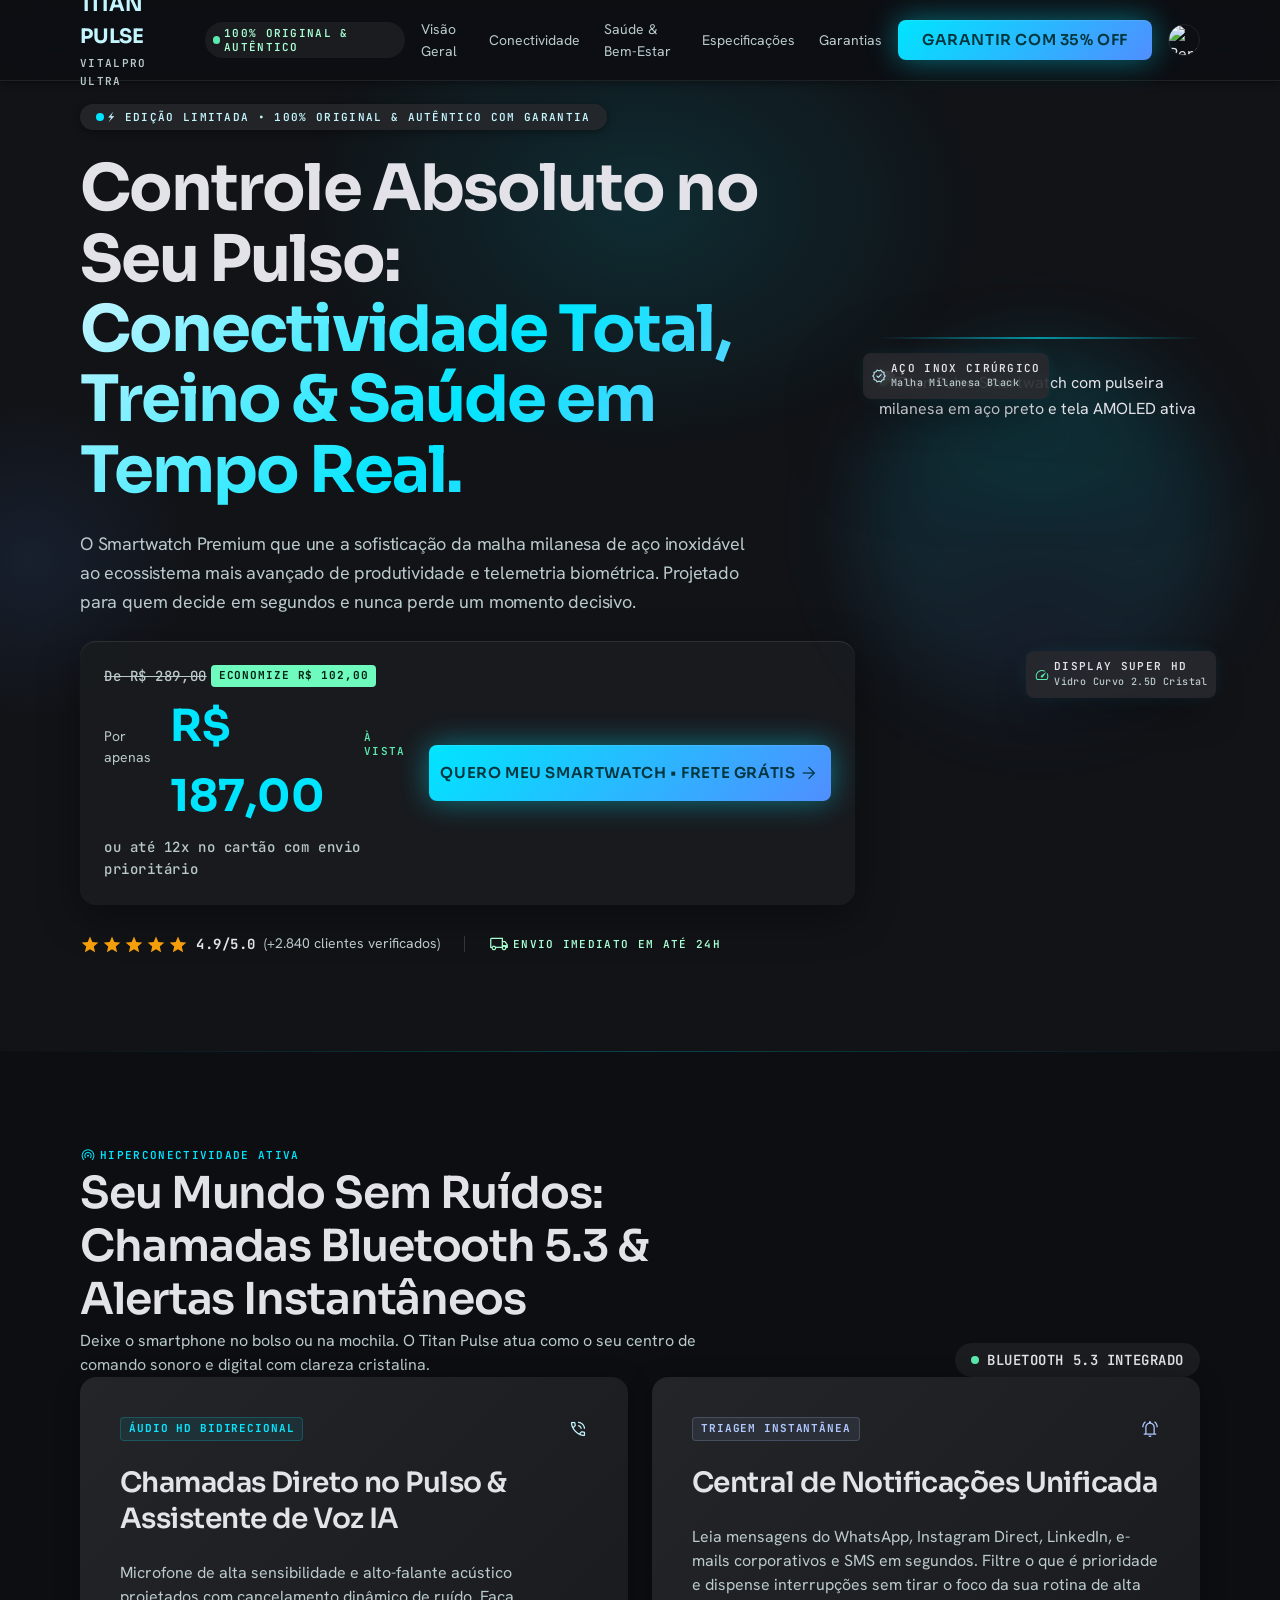
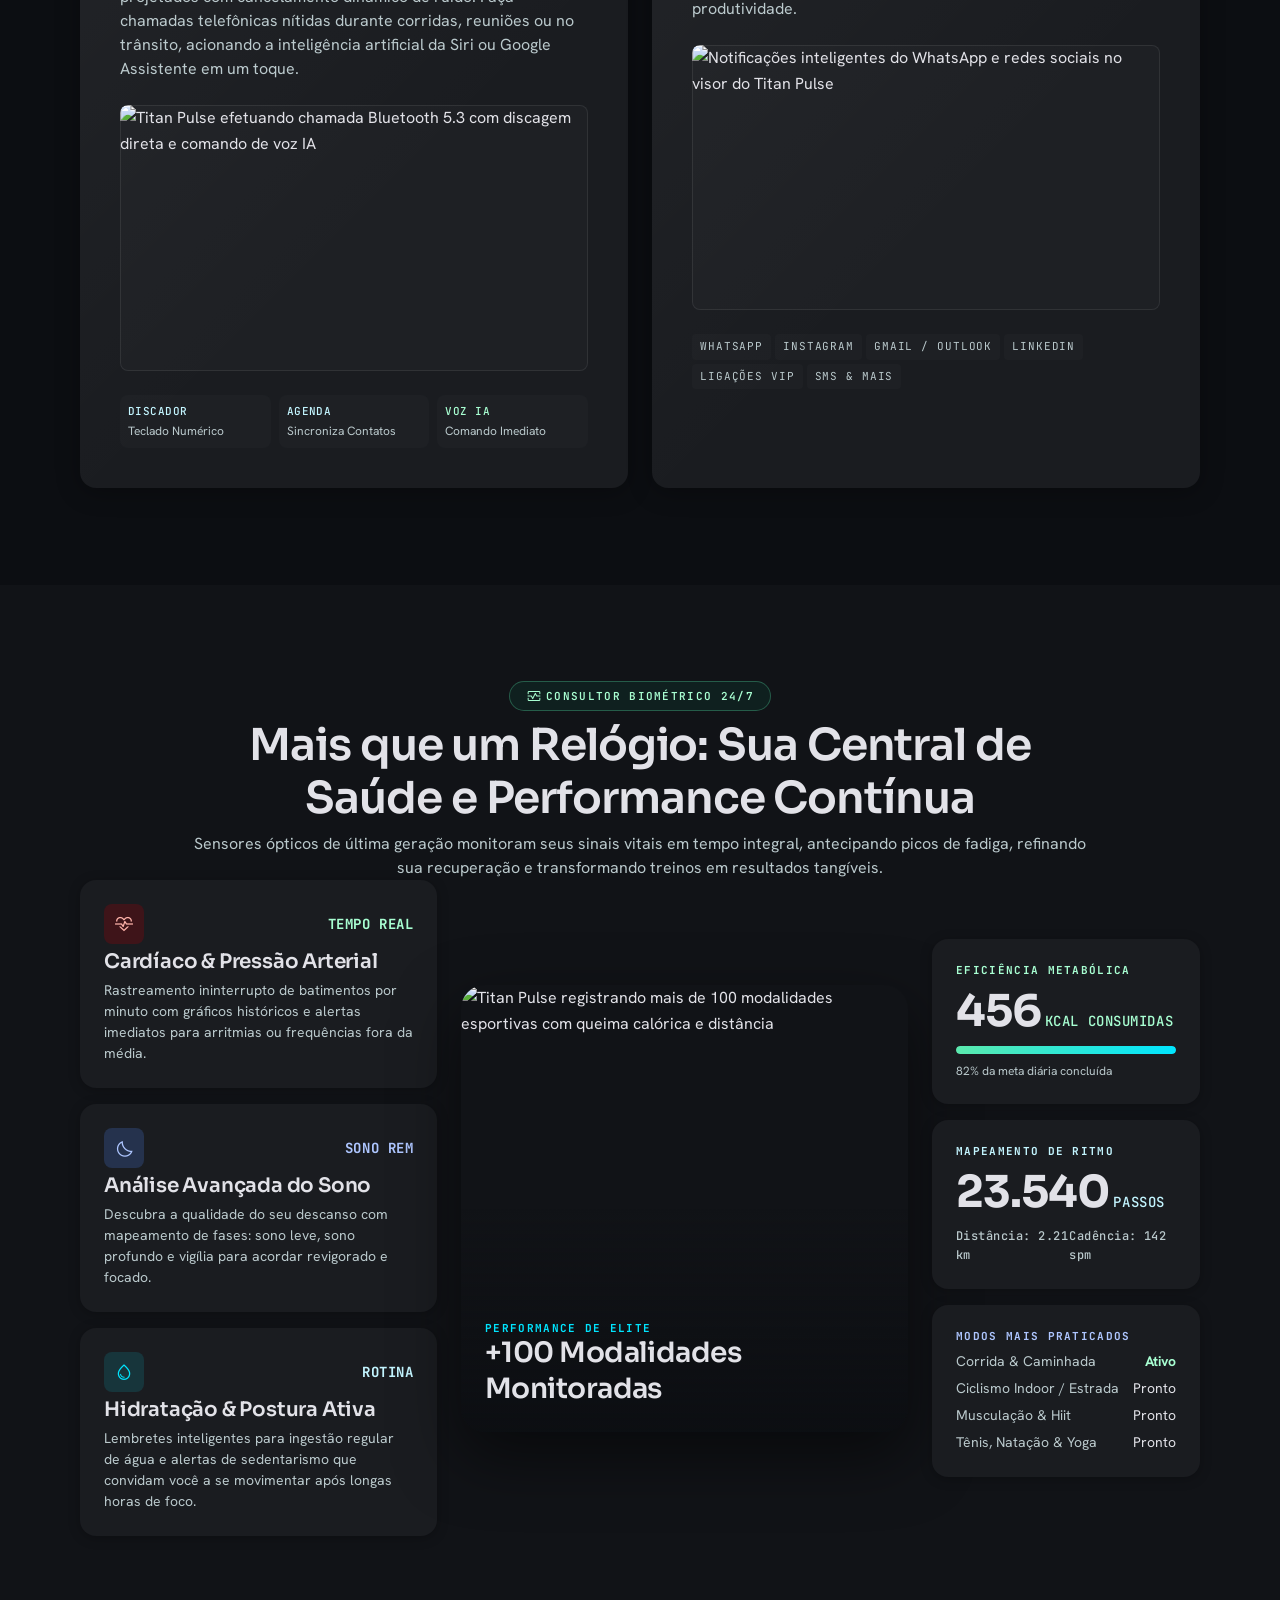
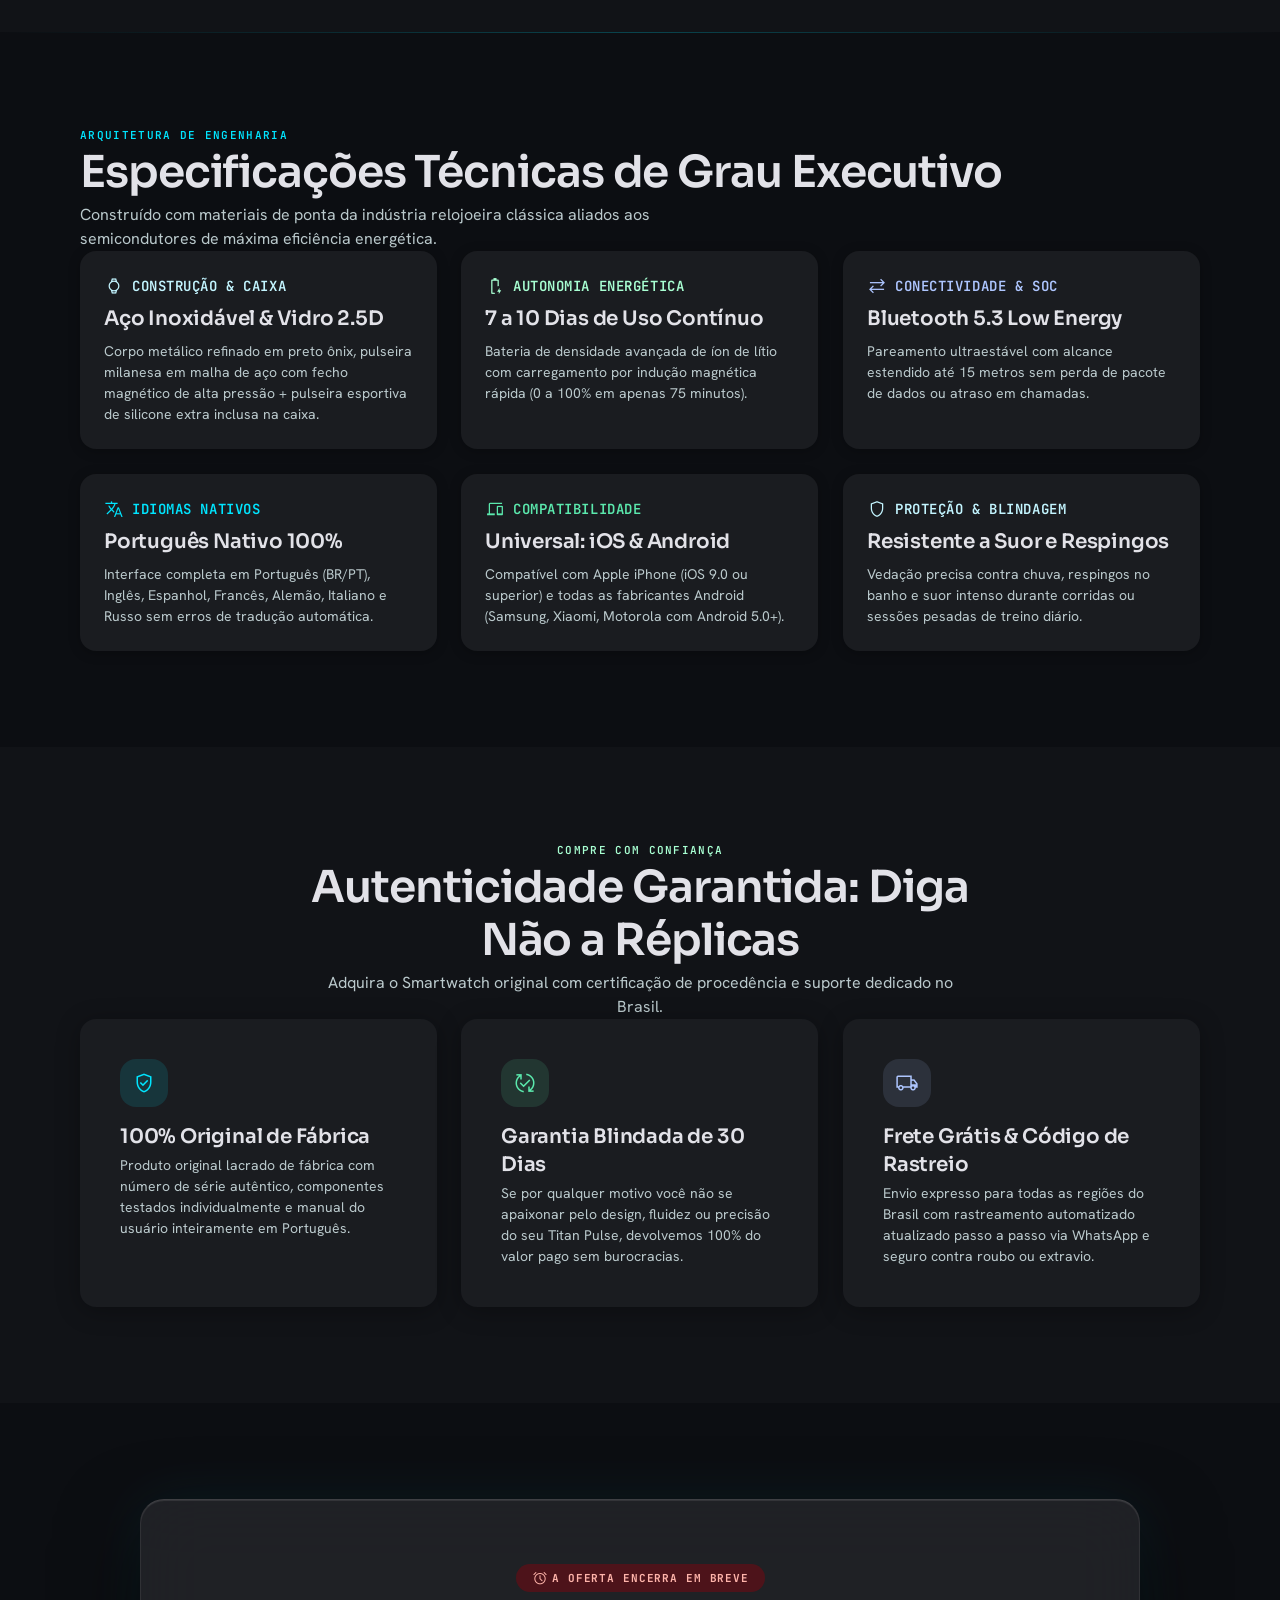
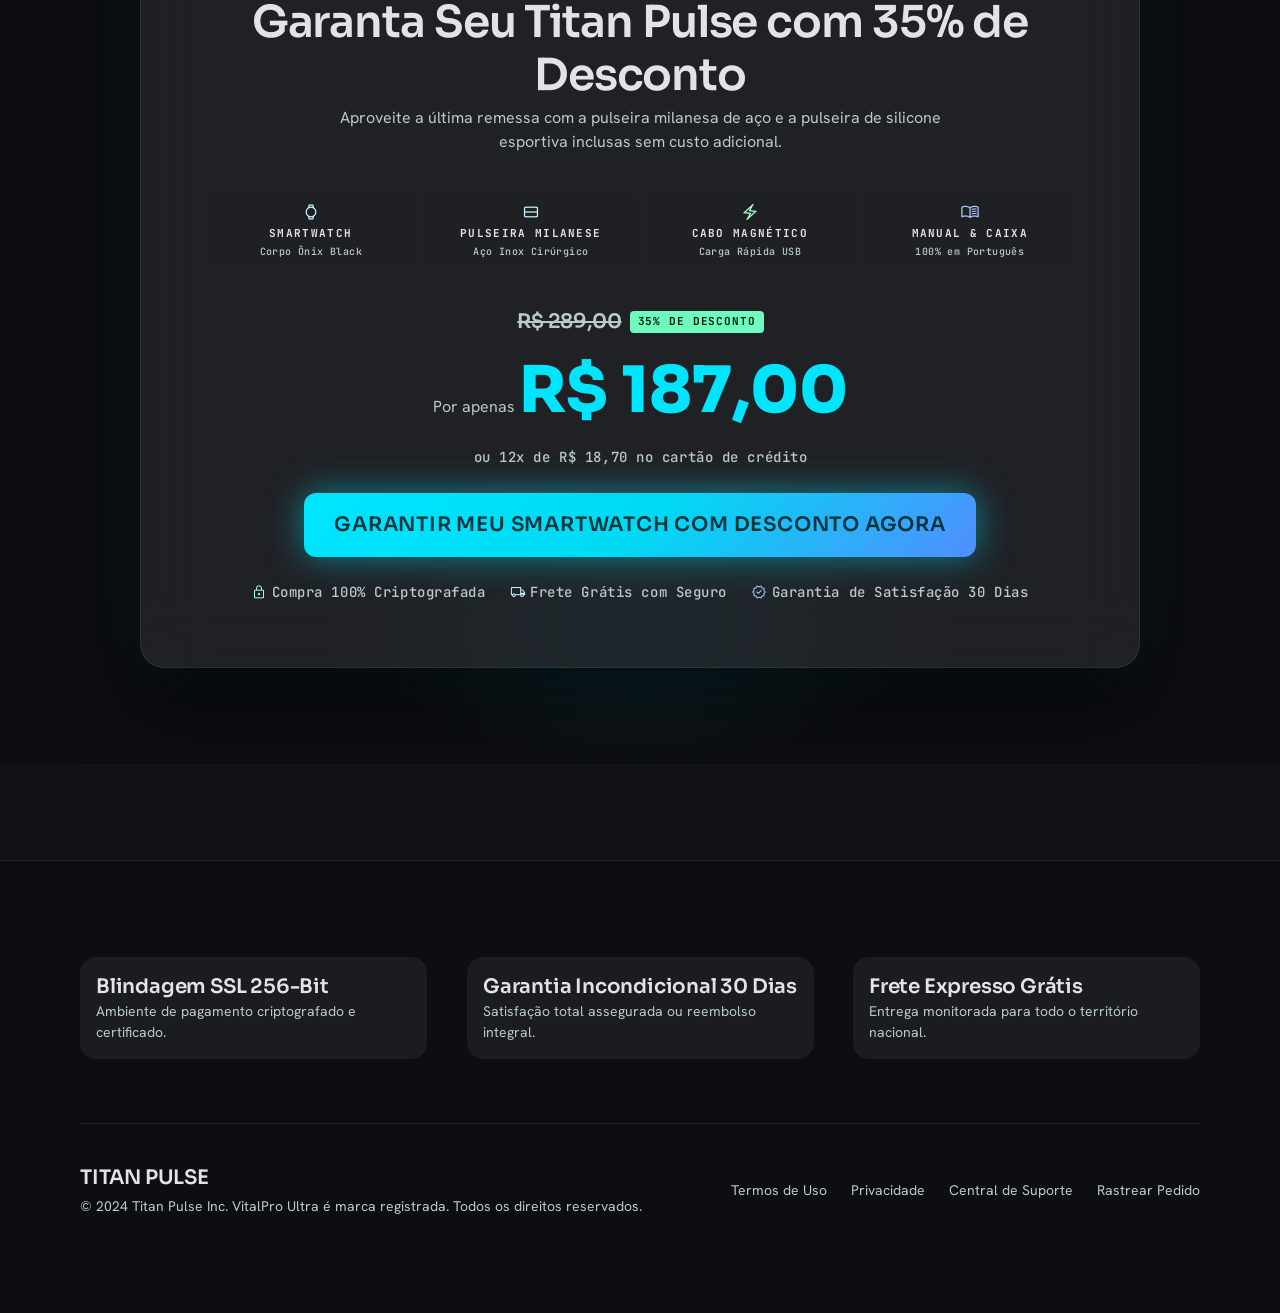
==== index.html @ b01c30cf "feat: landing page titan pulse com animacoes completas e lazy loading" ====
<!DOCTYPE html>
<html class="dark" lang="pt-BR">
<head>
  <meta charset="utf-8" />
  <meta name="viewport" content="width=device-width, initial-scale=1.0" />
  <meta name="description" content="TITAN PULSE VitalPro Ultra — Smartwatch Premium com malha milanesa de aço inoxidável, Bluetooth 5.3, monitoramento biométrico 24/7. Garantia de 30 dias, frete grátis. De R$ 289 por R$ 187." />
  <meta name="robots" content="index, follow" />
  <meta property="og:title" content="TITAN PULSE | VitalPro Ultra — Smartwatch Premium" />
  <meta property="og:description" content="Controle absoluto no seu pulso. Conectividade total, treino e saúde em tempo real." />
  <meta property="og:type" content="product" />
  <title>TITAN PULSE | VitalPro Ultra — Smartwatch Premium com 35% OFF</title>

  <!-- Preconnect para fontes -->
  <link rel="preconnect" href="https://fonts.googleapis.com" />
  <link rel="preconnect" href="https://fonts.gstatic.com" crossorigin />
  <link
    rel="stylesheet"
    href="https://fonts.googleapis.com/css2?family=Hanken+Grotesk:wght@400;500;600&family=JetBrains+Mono:wght@500;600&family=Sora:wght@600;700&display=swap"
  />
  <link
    rel="stylesheet"
    href="https://fonts.googleapis.com/css2?family=Material+Symbols+Outlined:opsz,wght,FILL,GRAD@20..48,100..700,0..1,-50..200"
  />
  <link rel="stylesheet" href="style.css" />
</head>

<body>

  <!-- Barra de progresso de rolagem superior -->
  <div class="scroll-progress" id="scrollProgress" aria-hidden="true"></div>

  <!-- ======================================================
       HEADER — Barra de navegação fixa
       ====================================================== -->
  <header class="header anim-hero-header" role="banner">
    <div class="container header__inner">

      <!-- Brand -->
      <div class="header__brand">
        <a class="brand-logo" href="#hero" aria-label="Titan Pulse — VitalPro Ultra">
          <span class="brand-logo__name">TITAN PULSE</span>
          <span class="brand-logo__sub">VITALPRO ULTRA</span>
        </a>

        <div class="header__authentic badge badge--surface" aria-hidden="true">
          <span class="dot-pulse" style="background-color: var(--tertiary-container);" aria-hidden="true"></span>
          <span class="t-label-badge c-tertiary">100% Original &amp; Autêntico</span>
        </div>
      </div>

      <!-- Navegação principal -->
      <nav class="header__nav" aria-label="Navegação principal">
        <a class="nav__link" href="#visao-geral">Visão Geral</a>
        <a class="nav__link" href="#conectividade">Conectividade</a>
        <a class="nav__link" href="#saude-bem-estar">Saúde &amp; Bem-Estar</a>
        <a class="nav__link" href="#especificacoes">Especificações</a>
        <a class="nav__link" href="#garantias">Garantias</a>
      </nav>

      <!-- Ações do header -->
      <div class="header__actions">
        <a
          class="btn btn--primary btn--compact sm:flex hidden"
          href="#checkout"
          id="header-cta"
          aria-label="Garantir smartwatch com 35% de desconto"
        >
          Garantir com 35% OFF
        </a>
        <img
          src="https://lh3.googleusercontent.com/aida/[base64]"
          alt="Perfil do usuário"
          class="header__avatar"
          width="32"
          height="32"
          loading="lazy"
        />
      </div>

    </div>
  </header>

  <!-- ======================================================
       MAIN — Conteúdo principal
       ====================================================== -->
  <main id="main-content">

    <!-- ====================================================
         SEÇÃO 1: HERO — Proposta de valor
         ==================================================== -->
    <section id="hero" aria-labelledby="hero-heading">
      <div class="hero__glow-top" aria-hidden="true"></div>
      <div class="hero__glow-left" aria-hidden="true"></div>

      <div class="container">
        <div class="hero__grid">

          <!-- Coluna esquerda: Copy e oferta -->
          <div class="hero__copy">

            <!-- Badge de escassez -->
            <div
              class="hero__scarcity-badge anim-hero-badge"
              aria-label="Edição limitada, produto 100% original e autêntico com garantia"
            >
              <span class="dot-ping" style="background-color: var(--primary-container);" aria-hidden="true"></span>
              <span class="t-label-badge c-primary">
                ⚡ EDIÇÃO LIMITADA • 100% ORIGINAL &amp; AUTÊNTICO COM GARANTIA
              </span>
            </div>

            <!-- Headline principal -->
            <h1 class="t-display hero__heading anim-hero-heading" id="hero-heading">
              Controle Absoluto no Seu Pulso:
              <span class="gradient-text">
                Conectividade Total, Treino &amp; Saúde em Tempo Real.
              </span>
            </h1>

            <!-- Subtítulo -->
            <p class="t-body-lg hero__subheading anim-hero-sub">
              O Smartwatch Premium que une a sofisticação da malha milanesa de aço
              inoxidável ao ecossistema mais avançado de produtividade e telemetria
              biométrica. Projetado para quem decide em segundos e nunca perde um
              momento decisivo.
            </p>

            <!-- Card de oferta -->
            <div class="offer-card anim-hero-offer" id="visao-geral">
              <div class="offer-card__pricing">
                <div class="offer-card__from">
                  <span class="t-label-tele c-on-surface-v line-through">De R$ 289,00</span>
                  <span
                    class="metric-tag"
                    style="background-color: var(--tertiary-fixed); color: var(--on-tertiary-fixed);"
                  >
                    Economize R$ 102,00
                  </span>
                </div>
                <div class="offer-card__price-row">
                  <span class="t-body-sm c-on-surface-v">Por apenas</span>
                  <span class="offer-card__price">R$ 187,00</span>
                  <span class="t-label-badge" style="color: var(--tertiary-container);">à vista</span>
                </div>
                <span class="t-label-tele c-on-surface-v">ou até 12x no cartão com envio prioritário</span>
              </div>

              <a
                class="btn btn--primary"
                href="#checkout"
                id="hero-offer-cta"
                aria-label="Quero meu smartwatch com frete grátis"
              >
                <span>QUERO MEU SMARTWATCH • FRETE GRÁTIS</span>
                <span class="icon" aria-hidden="true">arrow_forward</span>
              </a>
            </div>

            <!-- Prova social -->
            <div class="social-proof anim-hero-proof">
              <div class="flex items-center gap-sm">
                <div class="stars" aria-label="4.9 de 5 estrelas">
                  <span class="icon icon--filled" aria-hidden="true">star</span>
                  <span class="icon icon--filled" aria-hidden="true">star</span>
                  <span class="icon icon--filled" aria-hidden="true">star</span>
                  <span class="icon icon--filled" aria-hidden="true">star</span>
                  <span class="icon icon--filled" aria-hidden="true">star</span>
                </div>
                <span class="t-label-tele" style="font-weight: 700;">4.9/5.0</span>
                <span class="t-body-sm c-on-surface-v">(+<span data-count="2840">2.840</span> clientes verificados)</span>
              </div>

              <div class="divider-v" aria-hidden="true"></div>

              <div class="flex items-center gap-xs c-tertiary">
                <span class="icon" aria-hidden="true">local_shipping</span>
                <span class="t-label-badge">Envio Imediato em até 24h</span>
              </div>
            </div>

          </div><!-- /hero__copy -->

          <!-- Coluna direita: Visual do produto -->
          <div class="hero__visual anim-hero-visual">

            <div class="hero__radiance" aria-hidden="true"></div>

            <!-- Badge flutuante superior esquerdo -->
            <div class="hero__badge-float hero__badge-float--tl" aria-label="Aço Inox Cirúrgico — Malha Milanesa Black">
              <span class="icon c-primary" style="font-size: 1rem;" aria-hidden="true">verified</span>
              <div class="badge-info">
                <span class="t-label-badge" style="color: var(--on-surface);">Aço Inox Cirúrgico</span>
                <span class="t-label-tele" style="font-size: 10px; color: var(--on-surface-variant);">Malha Milanesa Black</span>
              </div>
            </div>

            <!-- Badge flutuante inferior direito -->
            <div class="hero__badge-float hero__badge-float--br" aria-label="Display Super HD — Vidro Curvo 2.5D Cristal">
              <span class="icon" style="color: var(--tertiary-container); font-size: 1rem;" aria-hidden="true">speed</span>
              <div class="badge-info">
                <span class="t-label-badge" style="color: var(--on-surface);">Display Super HD</span>
                <span class="t-label-tele" style="font-size: 10px; color: var(--on-surface-variant);">Vidro Curvo 2.5D Cristal</span>
              </div>
            </div>

            <!-- Imagem do produto -->
            <div class="hero__product-wrap">
              <img
                src="https://lh3.googleusercontent.com/aida-public/[base64]"
                alt="Titan Pulse Smartwatch com pulseira milanesa em aço preto e tela AMOLED ativa"
                class="hero__product-img"
                width="440"
                height="440"
                loading="eager"
                fetchpriority="high"
              />
            </div>

          </div><!-- /hero__visual -->

        </div><!-- /hero__grid -->
      </div><!-- /container -->

    </section><!-- /#hero -->


    <!-- ====================================================
         SEÇÃO 2: CONECTIVIDADE — Chamadas e Notificações
         ==================================================== -->
    <section id="conectividade" aria-labelledby="conectividade-heading">
      <div class="container flex flex-col gap-2xl">

        <!-- Cabeçalho da seção -->
        <header class="section__header">
          <div class="section__heading-group">
            <div class="section-label c-primary-c reveal reveal--scale">
              <span class="icon" style="font-size: 1rem;" aria-hidden="true">wifi_tethering</span>
              <span class="t-label-badge">Hiperconectividade Ativa</span>
            </div>
            <h2 class="t-headline-lg c-on-surface reveal" id="conectividade-heading">
              Seu Mundo Sem Ruídos: Chamadas Bluetooth 5.3 &amp; Alertas Instantâneos
            </h2>
            <p class="t-body-md c-on-surface-v reveal reveal-delay-1">
              Deixe o smartphone no bolso ou na mochila. O Titan Pulse atua como
              o seu centro de comando sonoro e digital com clareza cristalina.
            </p>
          </div>

          <div class="badge badge--surface flex items-center gap-sm reveal reveal--scale reveal-delay-2" aria-label="Bluetooth 5.3 integrado">
            <span class="dot-pulse" style="background-color: var(--tertiary-container);" aria-hidden="true"></span>
            <span class="t-label-tele c-on-surface" style="font-weight: 600;">BLUETOOTH 5.3 INTEGRADO</span>
          </div>
        </header>

        <!-- Grid de cards -->
        <div class="connectivity__grid">

          <!-- Card: Chamadas e Assistente de Voz IA -->
          <article class="feature-card reveal reveal--left">
            <div class="flex items-center justify-between">
              <span
                class="metric-tag"
                style="background-color: rgba(0,229,255,.08); color: var(--primary-container); border: 1px solid rgba(0,229,255,.2);"
              >
                Áudio HD Bidirecional
              </span>
              <span class="icon c-primary" aria-hidden="true">phone_in_talk</span>
            </div>

            <h3 class="t-headline-md c-on-surface">
              Chamadas Direto no Pulso &amp; Assistente de Voz IA
            </h3>

            <p class="t-body-md c-on-surface-v">
              Microfone de alta sensibilidade e alto-falante acústico projetados com
              cancelamento dinâmico de ruído. Faça chamadas telefônicas nítidas durante
              corridas, reuniões ou no trânsito, acionando a inteligência artificial da
              Siri ou Google Assistente em um toque.
            </p>

            <div class="feature-card__image-wrap">
              <img
                src="https://lh3.googleusercontent.com/aida-public/[base64]"
                alt="Titan Pulse efetuando chamada Bluetooth 5.3 com discagem direta e comando de voz IA"
                class="lazy-image"
                loading="lazy"
                width="600"
                height="340"
              />
            </div>

            <div class="feature-card__micro-grid">
              <div class="micro-stat">
                <span class="t-label-tele c-primary" style="font-size: 11px;">DISCADOR</span>
                <span class="t-body-sm c-on-surface-v" style="font-size: 12px;">Teclado Numérico</span>
              </div>
              <div class="micro-stat">
                <span class="t-label-tele c-primary" style="font-size: 11px;">AGENDA</span>
                <span class="t-body-sm c-on-surface-v" style="font-size: 12px;">Sincroniza Contatos</span>
              </div>
              <div class="micro-stat">
                <span class="t-label-tele c-tertiary" style="font-size: 11px;">VOZ IA</span>
                <span class="t-body-sm c-on-surface-v" style="font-size: 12px;">Comando Imediato</span>
              </div>
            </div>
          </article>

          <!-- Card: Central de Notificações -->
          <article class="feature-card reveal reveal--right reveal-delay-1">
            <div class="flex items-center justify-between">
              <span
                class="metric-tag"
                style="background-color: rgba(174,198,255,.08); color: var(--secondary); border: 1px solid rgba(174,198,255,.2);"
              >
                Triagem Instantânea
              </span>
              <span class="icon c-secondary" aria-hidden="true">notifications_active</span>
            </div>

            <h3 class="t-headline-md c-on-surface">
              Central de Notificações Unificada
            </h3>

            <p class="t-body-md c-on-surface-v">
              Leia mensagens do WhatsApp, Instagram Direct, LinkedIn, e-mails
              corporativos e SMS em segundos. Filtre o que é prioridade e dispense
              interrupções sem tirar o foco da sua rotina de alta produtividade.
            </p>

            <div class="feature-card__image-wrap">
              <img
                src="https://lh3.googleusercontent.com/aida-public/[base64]"
                alt="Notificações inteligentes do WhatsApp e redes sociais no visor do Titan Pulse"
                class="lazy-image"
                loading="lazy"
                width="600"
                height="340"
              />
            </div>

            <div class="app-pills" role="list" aria-label="Aplicativos compatíveis">
              <span class="app-pill" role="listitem">WhatsApp</span>
              <span class="app-pill" role="listitem">Instagram</span>
              <span class="app-pill" role="listitem">Gmail / Outlook</span>
              <span class="app-pill" role="listitem">LinkedIn</span>
              <span class="app-pill" role="listitem">Ligações VIP</span>
              <span class="app-pill" role="listitem">SMS &amp; Mais</span>
            </div>
          </article>

        </div><!-- /connectivity__grid -->

      </div><!-- /container -->
    </section><!-- /#conectividade -->


    <!-- ====================================================
         SEÇÃO 3: SAÚDE & BEM-ESTAR — Monitoramento biométrico
         ==================================================== -->
    <section id="saude-bem-estar" aria-labelledby="saude-heading">
      <div class="container flex flex-col gap-2xl">

        <!-- Cabeçalho centralizado -->
        <header class="flex flex-col items-center text-center max-w-3xl mx-auto gap-sm">
          <div class="badge badge--tertiary section-label reveal reveal--scale">
            <span class="icon" style="font-size: 1rem;" aria-hidden="true">monitor_heart</span>
            <span class="t-label-badge">Consultor Biométrico 24/7</span>
          </div>
          <h2 class="t-headline-lg c-on-surface reveal" id="saude-heading">
            Mais que um Relógio: Sua Central de Saúde e Performance Contínua
          </h2>
          <p class="t-body-md c-on-surface-v reveal reveal-delay-1">
            Sensores ópticos de última geração monitoram seus sinais vitais em tempo
            integral, antecipando picos de fadiga, refinando sua recuperação e
            transformando treinos em resultados tangíveis.
          </p>
        </header>

        <!-- Grid principal: biométricos + showcase + telemetria -->
        <div class="health__grid">

          <!-- Coluna esquerda: Cards de saúde -->
          <div class="health__side-cards">

            <article class="health-card reveal reveal--left">
              <div class="health-card__header">
                <div class="icon-box" style="background-color: rgba(147,0,10,.3);">
                  <span class="icon c-error" aria-hidden="true">cardiology</span>
                </div>
                <span class="t-label-tele c-tertiary" style="font-weight: 700;">TEMPO REAL</span>
              </div>
              <h4 class="t-headline-sm c-on-surface">Cardíaco &amp; Pressão Arterial</h4>
              <p class="t-body-sm c-on-surface-v">
                Rastreamento ininterrupto de batimentos por minuto com gráficos históricos
                e alertas imediatos para arritmias ou frequências fora da média.
              </p>
            </article>

            <article class="health-card reveal reveal--left reveal-delay-1">
              <div class="health-card__header">
                <div class="icon-box" style="background-color: rgba(80,142,255,.2);">
                  <span class="icon c-secondary" aria-hidden="true">bedtime</span>
                </div>
                <span class="t-label-tele c-secondary" style="font-weight: 700;">SONO REM</span>
              </div>
              <h4 class="t-headline-sm c-on-surface">Análise Avançada do Sono</h4>
              <p class="t-body-sm c-on-surface-v">
                Descubra a qualidade do seu descanso com mapeamento de fases: sono leve,
                sono profundo e vigília para acordar revigorado e focado.
              </p>
            </article>

            <article class="health-card reveal reveal--left reveal-delay-2">
              <div class="health-card__header">
                <div class="icon-box" style="background-color: rgba(0,229,255,.12);">
                  <span class="icon c-primary-c" aria-hidden="true">water_drop</span>
                </div>
                <span class="t-label-tele c-primary" style="font-weight: 700;">ROTINA</span>
              </div>
              <h4 class="t-headline-sm c-on-surface">Hidratação &amp; Postura Ativa</h4>
              <p class="t-body-sm c-on-surface-v">
                Lembretes inteligentes para ingestão regular de água e alertas de
                sedentarismo que convidam você a se movimentar após longas horas de foco.
              </p>
            </article>

          </div><!-- /health__side-cards -->

          <!-- Centro: Showcase com +100 modalidades -->
          <div class="health__showcase reveal reveal--scale reveal-delay-1">
            <img
              src="https://lh3.googleusercontent.com/aida-public/[base64]"
              alt="Titan Pulse registrando mais de 100 modalidades esportivas com queima calórica e distância"
              class="lazy-image"
              loading="lazy"
              width="600"
              height="600"
            />
            <div class="health__showcase-overlay">
              <span class="t-label-badge c-primary-c" style="font-weight: 700;">Performance de Elite</span>
              <span class="t-headline-md c-on-surface">+<span data-count="100">100</span> Modalidades Monitoradas</span>
            </div>
          </div>

          <!-- Coluna direita: Telemetria -->
          <div class="health__side-cards">

            <article class="telemetry-card reveal reveal--right">
              <span class="t-label-badge c-tertiary" style="font-weight: 700;">Eficiência Metabólica</span>
              <div class="flex items-baseline gap-xs">
                <span class="t-headline-lg c-on-surface" style="font-weight: 700;">456</span>
                <span class="t-label-tele c-tertiary">KCAL CONSUMIDAS</span>
              </div>
              <div
                class="progress-bar"
                role="progressbar"
                aria-valuenow="82"
                aria-valuemin="0"
                aria-valuemax="100"
                aria-label="82% da meta diária de calorias"
              >
                <div class="progress-bar__fill" data-width="82%"></div>
              </div>
              <span class="t-body-sm c-on-surface-v" style="font-size: 12px;">82% da meta diária concluída</span>
            </article>

            <article class="telemetry-card reveal reveal--right reveal-delay-1">
              <span class="t-label-badge c-primary" style="font-weight: 700;">Mapeamento de Ritmo</span>
              <div class="flex items-baseline gap-xs">
                <span class="t-headline-lg c-on-surface" style="font-weight: 700;">23.540</span>
                <span class="t-label-tele c-primary">PASSOS</span>
              </div>
              <div class="flex justify-between t-label-tele c-on-surface-v" style="font-size: 12px;">
                <span>Distância: 2.21 km</span>
                <span>Cadência: 142 spm</span>
              </div>
            </article>

            <article class="telemetry-card reveal reveal--right reveal-delay-2">
              <span class="t-label-badge c-secondary" style="font-weight: 700;">Modos Mais Praticados</span>
              <ul class="t-body-sm c-on-surface-v" style="display: flex; flex-direction: column; gap: 0.375rem;" aria-label="Lista de modalidades esportivas disponíveis">
                <li class="flex justify-between">
                  <span>Corrida &amp; Caminhada</span>
                  <span class="c-tertiary" style="font-weight: 700;">Ativo</span>
                </li>
                <li class="flex justify-between">
                  <span>Ciclismo Indoor / Estrada</span>
                  <span class="c-on-surface">Pronto</span>
                </li>
                <li class="flex justify-between">
                  <span>Musculação &amp; Hiit</span>
                  <span class="c-on-surface">Pronto</span>
                </li>
                <li class="flex justify-between">
                  <span>Tênis, Natação &amp; Yoga</span>
                  <span class="c-on-surface">Pronto</span>
                </li>
              </ul>
            </article>

          </div><!-- /health__side-cards -->

        </div><!-- /health__grid -->

      </div><!-- /container -->
    </section><!-- /#saude-bem-estar -->


    <!-- ====================================================
         SEÇÃO 4: ESPECIFICAÇÕES TÉCNICAS
         ==================================================== -->
    <section id="especificacoes" aria-labelledby="specs-heading">
      <div class="container flex flex-col gap-2xl">

        <header class="flex flex-col gap-xs">
          <span class="t-label-badge c-primary-c reveal reveal--scale">Arquitetura de Engenharia</span>
          <h2 class="t-headline-lg c-on-surface reveal" id="specs-heading">
            Especificações Técnicas de Grau Executivo
          </h2>
          <p class="t-body-md c-on-surface-v max-w-2xl reveal reveal-delay-1">
            Construído com materiais de ponta da indústria relojoeira clássica aliados
            aos semicondutores de máxima eficiência energética.
          </p>
        </header>

        <div class="specs__grid">

          <!-- Spec 1: Construção e Caixa -->
          <article class="spec-card reveal">
            <div class="spec-card__header c-primary">
              <span class="icon" aria-hidden="true">watch</span>
              <span class="t-label-tele" style="font-weight: 600; text-transform: uppercase;">Construção &amp; Caixa</span>
            </div>
            <h3 class="t-headline-sm c-on-surface">Aço Inoxidável &amp; Vidro 2.5D</h3>
            <p class="t-body-sm c-on-surface-v">
              Corpo metálico refinado em preto ônix, pulseira milanesa em malha de aço
              com fecho magnético de alta pressão + pulseira esportiva de silicone extra
              inclusa na caixa.
            </p>
          </article>

          <!-- Spec 2: Bateria -->
          <article class="spec-card reveal reveal-delay-1">
            <div class="spec-card__header c-tertiary">
              <span class="icon" aria-hidden="true">battery_charging_full</span>
              <span class="t-label-tele" style="font-weight: 600; text-transform: uppercase;">Autonomia Energética</span>
            </div>
            <h3 class="t-headline-sm c-on-surface">7 a 10 Dias de Uso Contínuo</h3>
            <p class="t-body-sm c-on-surface-v">
              Bateria de densidade avançada de íon de lítio com carregamento por indução
              magnética rápida (0 a 100% em apenas 75 minutos).
            </p>
          </article>

          <!-- Spec 3: Conectividade -->
          <article class="spec-card reveal reveal-delay-2">
            <div class="spec-card__header c-secondary">
              <span class="icon" aria-hidden="true">sync_alt</span>
              <span class="t-label-tele" style="font-weight: 600; text-transform: uppercase;">Conectividade &amp; SoC</span>
            </div>
            <h3 class="t-headline-sm c-on-surface">Bluetooth 5.3 Low Energy</h3>
            <p class="t-body-sm c-on-surface-v">
              Pareamento ultraestável com alcance estendido até 15 metros sem perda de
              pacote de dados ou atraso em chamadas.
            </p>
          </article>

          <!-- Spec 4: Idiomas -->
          <article class="spec-card reveal reveal-delay-1">
            <div class="spec-card__header" style="color: var(--primary-container);">
              <span class="icon" aria-hidden="true">translate</span>
              <span class="t-label-tele" style="font-weight: 600; text-transform: uppercase;">Idiomas Nativos</span>
            </div>
            <h3 class="t-headline-sm c-on-surface">Português Nativo 100%</h3>
            <p class="t-body-sm c-on-surface-v">
              Interface completa em Português (BR/PT), Inglês, Espanhol, Francês,
              Alemão, Italiano e Russo sem erros de tradução automática.
            </p>
          </article>

          <!-- Spec 5: Compatibilidade -->
          <article class="spec-card reveal reveal-delay-2">
            <div class="spec-card__header" style="color: var(--tertiary-container);">
              <span class="icon" aria-hidden="true">devices</span>
              <span class="t-label-tele" style="font-weight: 600; text-transform: uppercase;">Compatibilidade</span>
            </div>
            <h3 class="t-headline-sm c-on-surface">Universal: iOS &amp; Android</h3>
            <p class="t-body-sm c-on-surface-v">
              Compatível com Apple iPhone (iOS 9.0 ou superior) e todas as fabricantes
              Android (Samsung, Xiaomi, Motorola com Android 5.0+).
            </p>
          </article>

          <!-- Spec 6: Proteção -->
          <article class="spec-card reveal reveal-delay-3">
            <div class="spec-card__header c-primary">
              <span class="icon" aria-hidden="true">shield</span>
              <span class="t-label-tele" style="font-weight: 600; text-transform: uppercase;">Proteção &amp; Blindagem</span>
            </div>
            <h3 class="t-headline-sm c-on-surface">Resistente a Suor e Respingos</h3>
            <p class="t-body-sm c-on-surface-v">
              Vedação precisa contra chuva, respingos no banho e suor intenso durante
              corridas ou sessões pesadas de treino diário.
            </p>
          </article>

        </div><!-- /specs__grid -->

      </div><!-- /container -->
    </section><!-- /#especificacoes -->


    <!-- ====================================================
         SEÇÃO 5: GARANTIAS E CONFIANÇA
         ==================================================== -->
    <section id="garantias" aria-labelledby="garantias-heading">
      <div class="container flex flex-col gap-2xl">

        <header class="flex flex-col items-center text-center max-w-2xl mx-auto gap-xs">
          <span class="t-label-badge c-tertiary reveal reveal--scale">Compre com Confiança</span>
          <h2 class="t-headline-lg c-on-surface reveal" id="garantias-heading">
            Autenticidade Garantida: Diga Não a Réplicas
          </h2>
          <p class="t-body-md c-on-surface-v reveal reveal-delay-1">
            Adquira o Smartwatch original com certificação de procedência e suporte
            dedicado no Brasil.
          </p>
        </header>

        <div class="trust__grid">

          <!-- Pilar 1: Original -->
          <article class="trust-card reveal">
            <div
              class="icon-box"
              style="width: 3rem; height: 3rem; border-radius: var(--r-lg); background-color: rgba(0,229,255,.12);"
            >
              <span class="icon c-primary-c" style="font-size: 1.5rem;" aria-hidden="true">verified_user</span>
            </div>
            <div class="flex flex-col gap-xs">
              <h3 class="t-headline-sm c-on-surface">100% Original de Fábrica</h3>
              <p class="t-body-sm c-on-surface-v">
                Produto original lacrado de fábrica com número de série autêntico,
                componentes testados individualmente e manual do usuário inteiramente em
                Português.
              </p>
            </div>
          </article>

          <!-- Pilar 2: Garantia -->
          <article class="trust-card reveal reveal-delay-1">
            <div
              class="icon-box"
              style="width: 3rem; height: 3rem; border-radius: var(--r-lg); background-color: rgba(91,233,173,.12);"
            >
              <span class="icon" style="font-size: 1.5rem; color: var(--tertiary-container);" aria-hidden="true">published_with_changes</span>
            </div>
            <div class="flex flex-col gap-xs">
              <h3 class="t-headline-sm c-on-surface">Garantia Blindada de 30 Dias</h3>
              <p class="t-body-sm c-on-surface-v">
                Se por qualquer motivo você não se apaixonar pelo design, fluidez ou
                precisão do seu Titan Pulse, devolvemos 100% do valor pago sem
                burocracias.
              </p>
            </div>
          </article>

          <!-- Pilar 3: Frete -->
          <article class="trust-card reveal reveal-delay-2">
            <div
              class="icon-box"
              style="width: 3rem; height: 3rem; border-radius: var(--r-lg); background-color: rgba(174,198,255,.12);"
            >
              <span class="icon c-secondary" style="font-size: 1.5rem;" aria-hidden="true">local_shipping</span>
            </div>
            <div class="flex flex-col gap-xs">
              <h3 class="t-headline-sm c-on-surface">Frete Grátis &amp; Código de Rastreio</h3>
              <p class="t-body-sm c-on-surface-v">
                Envio expresso para todas as regiões do Brasil com rastreamento
                automatizado atualizado passo a passo via WhatsApp e seguro contra
                roubo ou extravio.
              </p>
            </div>
          </article>

        </div><!-- /trust__grid -->

      </div><!-- /container -->
    </section><!-- /#garantias -->


    <!-- ====================================================
         SEÇÃO 6: CHECKOUT — CTA Final de Conversão
         ==================================================== -->
    <section id="checkout" aria-labelledby="checkout-heading">
      <div class="checkout__glow" aria-hidden="true"></div>

      <div class="container">
        <div class="checkout__card reveal reveal--scale">

          <!-- Urgência -->
          <div class="flex flex-col items-center gap-xs">
            <div class="badge badge--error flex items-center gap-xs reveal reveal--scale">
              <span class="icon" style="font-size: 1rem;" aria-hidden="true">alarm</span>
              <span class="t-label-badge" style="font-weight: 700; letter-spacing: 0.08em;">A Oferta Encerra em Breve</span>
            </div>

            <h2 class="t-headline-lg c-on-surface reveal reveal-delay-1" id="checkout-heading">
              Garanta Seu Titan Pulse com 35% de Desconto
            </h2>
            <p class="t-body-md c-on-surface-v max-w-2xl reveal reveal-delay-2">
              Aproveite a última remessa com a pulseira milanesa de aço e a pulseira
              de silicone esportiva inclusas sem custo adicional.
            </p>
          </div>

          <!-- Itens inclusos -->
          <div class="checkout__inclusions" role="list" aria-label="Itens inclusos na compra">

            <div class="inclusion-item reveal reveal--scale" role="listitem">
              <span class="icon c-primary" aria-hidden="true">watch</span>
              <span class="t-label-badge" style="font-weight: 700; font-size: 11px;">Smartwatch</span>
              <span class="t-label-tele c-on-surface-v" style="font-size: 10px;">Corpo Ônix Black</span>
            </div>

            <div class="inclusion-item reveal reveal--scale reveal-delay-1" role="listitem">
              <span class="icon c-primary" aria-hidden="true">view_stream</span>
              <span class="t-label-badge" style="font-weight: 700; font-size: 11px;">Pulseira Milanese</span>
              <span class="t-label-tele c-on-surface-v" style="font-size: 10px;">Aço Inox Cirúrgico</span>
            </div>

            <div class="inclusion-item reveal reveal--scale reveal-delay-2" role="listitem">
              <span class="icon c-tertiary" aria-hidden="true">electric_bolt</span>
              <span class="t-label-badge" style="font-weight: 700; font-size: 11px;">Cabo Magnético</span>
              <span class="t-label-tele c-on-surface-v" style="font-size: 10px;">Carga Rápida USB</span>
            </div>

            <div class="inclusion-item reveal reveal--scale reveal-delay-3" role="listitem">
              <span class="icon c-secondary" aria-hidden="true">menu_book</span>
              <span class="t-label-badge" style="font-weight: 700; font-size: 11px;">Manual &amp; Caixa</span>
              <span class="t-label-tele c-on-surface-v" style="font-size: 10px;">100% em Português</span>
            </div>

          </div>

          <!-- Âncora de preço -->
          <div class="checkout__price-anchor reveal reveal--scale reveal-delay-2">
            <div class="checkout__price-row-from">
              <span class="t-headline-sm c-on-surface-v line-through">R$ 289,00</span>
              <span
                class="metric-tag"
                style="background-color: var(--tertiary-fixed); color: var(--on-tertiary-fixed);"
              >
                35% DE DESCONTO
              </span>
            </div>
            <div class="flex items-baseline gap-xs">
              <span class="t-body-md c-on-surface-v">Por apenas</span>
              <span class="price-big">R$ 187,00</span>
            </div>
            <span class="t-label-tele c-on-surface-v">ou 12x de R$ 18,70 no cartão de crédito</span>
          </div>

          <!-- CTA principal -->
          <a
            class="btn btn--hero w-full reveal reveal--scale reveal-delay-3"
            href="#checkout"
            id="main-checkout-cta"
            aria-label="Garantir meu smartwatch com 35% de desconto agora"
            style="max-width: 42rem;"
          >
            GARANTIR MEU SMARTWATCH COM DESCONTO AGORA
          </a>

          <!-- Selos de confiança -->
          <div class="checkout__trust-badges reveal reveal-delay-4" role="list" aria-label="Selos de segurança">
            <span class="flex items-center gap-xs t-label-tele c-on-surface-v" role="listitem">
              <span class="icon c-tertiary" style="font-size: 1rem;" aria-hidden="true">lock</span>
              Compra 100% Criptografada
            </span>
            <span class="flex items-center gap-xs t-label-tele c-on-surface-v" role="listitem">
              <span class="icon c-primary" style="font-size: 1rem;" aria-hidden="true">local_shipping</span>
              Frete Grátis com Seguro
            </span>
            <span class="flex items-center gap-xs t-label-tele c-on-surface-v" role="listitem">
              <span class="icon c-secondary" style="font-size: 1rem;" aria-hidden="true">verified</span>
              Garantia de Satisfação 30 Dias
            </span>
          </div>

        </div><!-- /checkout__card -->
      </div><!-- /container -->

    </section><!-- /#checkout -->

  </main><!-- /#main-content -->


  <!-- ======================================================
       ASIDE — Sticky CTA Bar (barra flutuante persistente)
       ====================================================== -->
  <aside class="sticky-cta" role="complementary" aria-label="Oferta relâmpago — comprar agora">
    <div class="sticky-cta__inner">
      <div class="flex items-center gap-md w-full sm:w-auto">
        <div class="sticky-cta__pricing">
          <div class="flex items-center gap-xs">
            <span
              class="metric-tag"
              style="background-color: var(--tertiary-fixed); color: var(--on-tertiary-fixed);"
            >
              Oferta Relâmpago
            </span>
            <span class="t-label-tele c-on-surface-v line-through">R$ 289,00</span>
          </div>
          <div class="flex items-baseline gap-xs">
            <span class="t-body-sm c-on-surface-v">Por apenas</span>
            <span class="t-headline-sm c-primary-c" style="font-weight: 700;">R$ 187,00</span>
            <span class="t-label-badge" style="color: var(--tertiary-container);">à vista</span>
          </div>
        </div>
      </div>

      <a
        class="btn btn--primary btn--compact w-full sm:w-auto"
        href="#checkout"
        id="sticky-cta-btn"
        aria-label="Comprar smartwatch agora"
      >
        <span>Comprar Agora</span>
      </a>
    </div>
  </aside>


  <!-- ======================================================
       FOOTER
       ====================================================== -->
  <footer role="contentinfo">
    <div class="container">

      <!-- Linha de confiança -->
      <div class="footer__trust-grid">

        <div class="footer__trust-item reveal">
          <div class="flex flex-col">
            <span class="t-headline-sm c-on-surface">Blindagem SSL 256-Bit</span>
            <span class="t-body-sm c-on-surface-v">Ambiente de pagamento criptografado e certificado.</span>
          </div>
        </div>

        <div class="footer__trust-item reveal reveal-delay-1">
          <div class="flex flex-col">
            <span class="t-headline-sm c-on-surface">Garantia Incondicional 30 Dias</span>
            <span class="t-body-sm c-on-surface-v">Satisfação total assegurada ou reembolso integral.</span>
          </div>
        </div>

        <div class="footer__trust-item reveal reveal-delay-2">
          <div class="flex flex-col">
            <span class="t-headline-sm c-on-surface">Frete Expresso Grátis</span>
            <span class="t-body-sm c-on-surface-v">Entrega monitorada para todo o território nacional.</span>
          </div>
        </div>

      </div><!-- /footer__trust-grid -->

      <!-- Linha inferior: marca + links -->
      <div class="footer__bottom reveal reveal-delay-2">
        <div class="flex flex-col gap-xs">
          <span class="t-headline-sm c-on-surface" style="text-transform: uppercase;">TITAN PULSE</span>
          <p class="t-body-sm c-on-surface-v">
            © 2024 Titan Pulse Inc. VitalPro Ultra é marca registrada. Todos os direitos reservados.
          </p>
        </div>

        <nav class="footer__nav" aria-label="Links do rodapé">
          <a href="#termos">Termos de Uso</a>
          <a href="#privacidade">Privacidade</a>
          <a href="#suporte">Central de Suporte</a>
          <a href="#rastreio">Rastrear Pedido</a>
        </nav>
      </div>

    </div><!-- /container -->
  </footer>


  <!-- ======================================================
       SCRIPTS (GSAP + ScrollTrigger Local — 100% Offline e Sem Bloqueios)
       ====================================================== -->
  <script src="assets/js/gsap.min.js"></script>
  <script src="assets/js/ScrollTrigger.min.js"></script>
  <script src="main.js" defer></script>

</body>
</html>
---- style.css ----
/* ============================================================
   TITAN PULSE | VitalPro Ultra
   Style System — Obsidian Kinetic Design
   ============================================================ */

/* ── Google Fonts ─────────────────────────────────────────── */
@import url('https://fonts.googleapis.com/css2?family=Hanken+Grotesk:wght@400;500;600&family=JetBrains+Mono:wght@500;600&family=Sora:wght@600;700&display=swap');

/* ── Design Tokens ────────────────────────────────────────── */
:root {
  /* Surfaces */
  --surface:                  #111317;
  --surface-dim:              #111317;
  --surface-bright:           #37393e;
  --surface-container-lowest: #0c0e12;
  --surface-container-low:    #1a1c20;
  --surface-container:        #1e2024;
  --surface-container-high:   #282a2e;
  --surface-container-highest:#333539;
  --surface-variant:          #333539;
  --surface-tint:             #00daf3;

  /* On-surface */
  --on-surface:               #e2e2e8;
  --on-surface-variant:       #bac9cc;
  --inverse-surface:          #e2e2e8;
  --inverse-on-surface:       #2f3035;

  /* Outlines */
  --outline:                  #849396;
  --outline-variant:          #3b494c;

  /* Primary */
  --primary:                  #c3f5ff;
  --on-primary:               #00363d;
  --primary-container:        #00e5ff;
  --on-primary-container:     #00626e;
  --inverse-primary:          #006875;
  --primary-fixed:            #9cf0ff;
  --primary-fixed-dim:        #00daf3;
  --on-primary-fixed:         #001f24;
  --on-primary-fixed-variant: #004f58;

  /* Secondary */
  --secondary:                #aec6ff;
  --on-secondary:             #002e6b;
  --secondary-container:      #508eff;
  --on-secondary-container:   #00275e;
  --secondary-fixed:          #d8e2ff;
  --secondary-fixed-dim:      #aec6ff;
  --on-secondary-fixed:       #001a43;
  --on-secondary-fixed-variant:#004397;

  /* Tertiary */
  --tertiary:                 #a8ffd2;
  --on-tertiary:              #003824;
  --tertiary-container:       #5be9ad;
  --on-tertiary-container:    #006645;
  --tertiary-fixed:           #6ffbbe;
  --tertiary-fixed-dim:       #4edea3;
  --on-tertiary-fixed:        #002113;
  --on-tertiary-fixed-variant:#005236;

  /* Error */
  --error:                    #ffb4ab;
  --on-error:                 #690005;
  --error-container:          #93000a;
  --on-error-container:       #ffdad6;

  /* Background */
  --background:               #111317;
  --on-background:            #e2e2e8;

  /* Typography scale */
  --font-display:      'Sora', sans-serif;
  --font-body:         'Hanken Grotesk', sans-serif;
  --font-mono:         'JetBrains Mono', monospace;

  --fs-display:        64px;
  --fs-display-mobile: 40px;
  --fs-headline-lg:    44px;
  --fs-headline-lg-m:  32px;
  --fs-headline-md:    28px;
  --fs-headline-sm:    20px;
  --fs-body-lg:        18px;
  --fs-body-md:        16px;
  --fs-body-sm:        14px;
  --fs-label-badge:    11px;
  --fs-label-btn:      15px;
  --fs-label-tele:     14px;

  /* Spacing */
  --space-xs:   0.25rem;
  --space-sm:   0.5rem;
  --space-md:   1rem;
  --space-lg:   1.5rem;
  --space-xl:   2.5rem;
  --space-2xl:  4rem;
  --space-3xl:  6rem;
  --gutter:     1.5rem;
  --margin-mob: 1.25rem;
  --margin-dsk: 5rem;

  /* Border-radius */
  --r-xs:   0.25rem;
  --r-sm:   0.5rem;
  --r-md:   0.75rem;
  --r-lg:   1rem;
  --r-xl:   1.5rem;
  --r-full: 9999px;

  /* Shadows / Glows */
  --glow-cyan:   0 0 30px rgba(0,229,255,.45);
  --glow-cyan-h: 0 0 50px rgba(0,229,255,.8);
  --shadow-card: 0 20px 40px -15px rgba(0,0,0,.7), 0 0 20px -5px rgba(0,229,255,.15);
  --shadow-sm:   0 2px 8px rgba(0,0,0,.4);
  --bevel:       inset 0 1px 1px 0 rgba(255,255,255,.10);
  --border-hair: rgba(255,255,255,.08);
  --border-acc:  rgba(0,229,255,.25);

  /* Transitions */
  --ease-out:   cubic-bezier(0.22, 1, 0.36, 1);
  --ease-in:    cubic-bezier(0.64, 0, 0.78, 0);
  --ease-inout: cubic-bezier(0.37, 0, 0.63, 1);
  --t-fast:     150ms;
  --t-mid:      300ms;
  --t-slow:     500ms;
}

/* ── Reset ────────────────────────────────────────────────── */
*, *::before, *::after { box-sizing: border-box; margin: 0; padding: 0; }

html {
  scroll-behavior: smooth;
  -webkit-font-smoothing: antialiased;
  -moz-osx-font-smoothing: grayscale;
}

body {
  font-family: var(--font-body);
  font-size: var(--fs-body-md);
  background-color: var(--background);
  color: var(--on-surface);
  line-height: 1.6;
  overscroll-behavior: none;
}

body::-webkit-scrollbar { display: none; }

img, video { max-width: 100%; height: auto; display: block; }

a { color: inherit; text-decoration: none; }

ul { list-style: none; }

main > :first-child { margin-top: 0 !important; }
main > :last-child  { margin-bottom: 0 !important; }

::selection {
  background-color: var(--primary-container);
  color: var(--on-primary);
}

/* ── Layout Utilities ─────────────────────────────────────── */
.container {
  width: 100%;
  max-width: 1280px;
  margin-inline: auto;
  padding-inline: var(--margin-mob);
}

@media (min-width: 1024px) {
  .container { padding-inline: var(--margin-dsk); }
}

.grid-12 {
  display: grid;
  grid-template-columns: repeat(12, 1fr);
  gap: var(--gutter);
  align-items: center;
}

.grid-3 {
  display: grid;
  grid-template-columns: repeat(1, 1fr);
  gap: var(--space-lg);
}

@media (min-width: 768px) {
  .grid-3 { grid-template-columns: repeat(3, 1fr); }
}

/* ── Typography ───────────────────────────────────────────── */
.t-display {
  font-family: var(--font-display);
  font-size: var(--fs-display-mobile);
  font-weight: 700;
  line-height: 1.1;
  letter-spacing: -0.02em;
}

@media (min-width: 1024px) {
  .t-display {
    font-size: var(--fs-display);
    letter-spacing: -0.03em;
  }
}

.t-headline-lg {
  font-family: var(--font-display);
  font-size: var(--fs-headline-lg-m);
  font-weight: 600;
  line-height: 1.2;
  letter-spacing: -0.02em;
}

@media (min-width: 1024px) {
  .t-headline-lg {
    font-size: var(--fs-headline-lg);
    letter-spacing: -0.025em;
  }
}

.t-headline-md {
  font-family: var(--font-display);
  font-size: var(--fs-headline-md);
  font-weight: 600;
  line-height: 1.3;
  letter-spacing: -0.02em;
}

.t-headline-sm {
  font-family: var(--font-display);
  font-size: var(--fs-headline-sm);
  font-weight: 600;
  line-height: 1.4;
  letter-spacing: -0.01em;
}

.t-body-lg { font-size: var(--fs-body-lg); line-height: 1.6; letter-spacing: -0.01em; }
.t-body-md { font-size: var(--fs-body-md); line-height: 1.5; }
.t-body-sm { font-size: var(--fs-body-sm); line-height: 1.5; }

.t-label-badge {
  font-family: var(--font-mono);
  font-size: var(--fs-label-badge);
  font-weight: 600;
  letter-spacing: 0.12em;
  text-transform: uppercase;
  line-height: 1.3;
}

.t-label-btn {
  font-family: var(--font-display);
  font-size: var(--fs-label-btn);
  font-weight: 600;
  letter-spacing: 0.01em;
}

.t-label-tele {
  font-family: var(--font-mono);
  font-size: var(--fs-label-tele);
  font-weight: 500;
  letter-spacing: 0.04em;
}

/* ── Color Utility Classes ────────────────────────────────── */
.c-primary          { color: var(--primary); }
.c-primary-c        { color: var(--primary-container); }
.c-secondary        { color: var(--secondary); }
.c-secondary-c      { color: var(--secondary-container); }
.c-tertiary         { color: var(--tertiary); }
.c-tertiary-c       { color: var(--tertiary-container); }
.c-error            { color: var(--error); }
.c-on-surface       { color: var(--on-surface); }
.c-on-surface-v     { color: var(--on-surface-variant); }

.bg-surface-0       { background-color: var(--surface); }
.bg-surface-cl      { background-color: var(--surface-container-low); }
.bg-surface-c       { background-color: var(--surface-container); }
.bg-surface-ch      { background-color: var(--surface-container-high); }
.bg-surface-clst    { background-color: var(--surface-container-lowest); }

/* ── Material Symbols ─────────────────────────────────────── */
.icon {
  font-family: 'Material Symbols Outlined', sans-serif;
  font-variation-settings: 'FILL' 0, 'wght' 300, 'GRAD' 0, 'opsz' 24;
  font-size: 1.25rem;
  line-height: 1;
  user-select: none;
}

.icon--filled {
  font-variation-settings: 'FILL' 1, 'wght' 400, 'GRAD' 0, 'opsz' 24;
}

/* ── Reusable Components ──────────────────────────────────── */

/* Badge Pill */
.badge {
  display: inline-flex;
  align-items: center;
  gap: var(--space-xs);
  padding: 0.375rem var(--space-md);
  border-radius: var(--r-full);
}

.badge--primary-c {
  background-color: rgba(0, 229, 255, 0.08);
  border: 1px solid rgba(0, 229, 255, 0.25);
  color: var(--primary-container);
}

.badge--tertiary {
  background-color: rgba(10, 185, 129, 0.08);
  border: 1px solid rgba(91, 233, 173, 0.3);
  color: var(--tertiary);
}

.badge--error {
  background-color: rgba(147, 0, 10, 0.4);
  color: var(--error);
}

.badge--surface {
  background-color: var(--surface-container-low);
  color: var(--on-surface-variant);
}

/* Dot pulse indicator */
.dot-pulse {
  width: 0.5rem;
  height: 0.5rem;
  border-radius: var(--r-full);
  animation: pulse 2s cubic-bezier(0.4, 0, 0.6, 1) infinite;
}

/* Ping animation for scarcity badge */
.dot-ping {
  width: 0.5rem;
  height: 0.5rem;
  border-radius: var(--r-full);
  animation: ping 1.5s ease-out infinite;
}

/* Section label */
.section-label {
  display: inline-flex;
  align-items: center;
  gap: var(--space-xs);
}

/* Glassmorphic Card */
.glass-card {
  background: rgba(30, 32, 36, 0.7);
  backdrop-filter: blur(16px) saturate(180%);
  -webkit-backdrop-filter: blur(16px) saturate(180%);
  border: 1px solid var(--border-hair);
  border-top-color: rgba(255, 255, 255, 0.14);
  box-shadow: var(--bevel), var(--shadow-card);
  border-radius: var(--r-lg);
}

/* Feature Card */
.feature-card {
  background-color: var(--surface-container-low);
  border-radius: var(--r-lg);
  padding: var(--space-xl);
  display: flex;
  flex-direction: column;
  gap: var(--space-lg);
  box-shadow: 0 4px 24px rgba(0,0,0,.3);
  transition: background-color var(--t-mid) var(--ease-out);
  position: relative;
  overflow: hidden;
}

.feature-card::before {
  content: '';
  position: absolute;
  inset: 0;
  border-radius: inherit;
  background: linear-gradient(135deg, rgba(255,255,255,.04) 0%, transparent 60%);
  pointer-events: none;
}

.feature-card:hover { background-color: var(--surface-container); }

/* Spec Card */
.spec-card {
  background-color: var(--surface-container-low);
  border-radius: var(--r-lg);
  padding: var(--space-lg);
  display: flex;
  flex-direction: column;
  gap: var(--space-sm);
  box-shadow: 0 2px 12px rgba(0,0,0,.25);
  transition: transform var(--t-mid) var(--ease-out),
              box-shadow var(--t-mid) var(--ease-out);
}

.spec-card:hover {
  transform: translateY(-3px);
  box-shadow: 0 8px 32px rgba(0,0,0,.4);
}

/* Icon Box */
.icon-box {
  width: 2.5rem;
  height: 2.5rem;
  border-radius: var(--r-sm);
  display: flex;
  align-items: center;
  justify-content: center;
}

/* Metric mini tag */
.metric-tag {
  display: inline-flex;
  align-items: center;
  padding: 0.125rem 0.5rem;
  border-radius: var(--r-xs);
  font-family: var(--font-mono);
  font-size: var(--fs-label-badge);
  font-weight: 700;
  letter-spacing: 0.08em;
  text-transform: uppercase;
}

/* ── Buttons ──────────────────────────────────────────────── */
.btn {
  display: inline-flex;
  align-items: center;
  justify-content: center;
  gap: var(--space-xs);
  border: none;
  cursor: pointer;
  text-decoration: none;
  font-family: var(--font-display);
  font-size: var(--fs-label-btn);
  font-weight: 600;
  letter-spacing: 0.04em;
  text-transform: uppercase;
  border-radius: var(--r-sm);
  padding: var(--space-md) var(--space-xl);
  transition: all var(--t-mid) var(--ease-out);
  white-space: nowrap;
}

.btn--primary {
  background: linear-gradient(135deg, var(--primary-container) 0%, var(--secondary-container) 100%);
  color: var(--on-primary);
  box-shadow: var(--glow-cyan), var(--bevel);
}

.btn--primary:hover {
  box-shadow: var(--glow-cyan-h);
  filter: brightness(1.1);
  transform: translateY(-1px);
}

.btn--primary:active { transform: scale(0.97); }

.btn--secondary {
  background: rgba(22, 27, 36, 0.6);
  color: var(--on-surface);
  border: 1px solid rgba(255,255,255,.12);
}

.btn--secondary:hover {
  border-color: rgba(0, 229, 255, 0.4);
  color: var(--primary-container);
}

.btn--hero {
  background: linear-gradient(135deg, var(--primary-container) 0%, var(--surface-tint) 50%, var(--secondary-container) 100%);
  color: var(--on-primary);
  font-size: var(--fs-headline-sm);
  padding: var(--space-md) var(--space-2xl);
  border-radius: var(--r-md);
  box-shadow: 0 0 35px rgba(0,229,255,.5);
}

.btn--hero:hover {
  box-shadow: var(--glow-cyan-h);
  transform: scale(1.02) translateY(-2px);
}

.btn--hero:active { transform: scale(0.98); }

.btn--compact {
  padding: var(--space-sm) var(--space-lg);
}

/* ── Keyframe Animations ──────────────────────────────────── */
@keyframes ping {
  0%    { transform: scale(1);   opacity: 1; }
  75%   { transform: scale(2);   opacity: 0; }
  100%  { transform: scale(2.5); opacity: 0; }
}

@keyframes pulse {
  0%, 100% { opacity: 1; }
  50%       { opacity: 0.35; }
}

@keyframes float {
  0%, 100% { transform: translateY(0px); }
  50%       { transform: translateY(-8px); }
}

@keyframes fadeInUp {
  from {
    opacity: 0;
    transform: translateY(32px);
  }
  to {
    opacity: 1;
    transform: translateY(0);
  }
}

@keyframes fadeInLeft {
  from {
    opacity: 0;
    transform: translateX(-32px);
  }
  to {
    opacity: 1;
    transform: translateX(0);
  }
}

@keyframes fadeInRight {
  from {
    opacity: 0;
    transform: translateX(32px);
  }
  to {
    opacity: 1;
    transform: translateX(0);
  }
}

@keyframes scaleIn {
  from {
    opacity: 0;
    transform: scale(0.88);
  }
  to {
    opacity: 1;
    transform: scale(1);
  }
}

@keyframes shimmer {
  0%   { background-position: -200% center; }
  100% { background-position:  200% center; }
}

@keyframes scanline {
  0%   { top: -10%; }
  100% { top: 110%; }
}

@keyframes glowPulse {
  0%, 100% { box-shadow: 0 0 20px rgba(0,229,255,.3); }
  50%       { box-shadow: 0 0 40px rgba(0,229,255,.6); }
}

/* ── Scroll Progress Bar ──────────────────────────────────── */
.scroll-progress {
  position: fixed;
  top: 0;
  left: 0;
  height: 4px;
  width: 0%;
  background: linear-gradient(90deg, var(--primary), var(--secondary), var(--primary-container));
  z-index: 1000;
  box-shadow: 0 0 12px rgba(0, 229, 255, 0.8), 0 0 4px rgba(0, 229, 255, 1);
  pointer-events: none;
  transition: width 0.08s linear;
}

/* ── Lazy Images com Efeito Blur-up Real ──────────────────── */
.lazy-image {
  opacity: 0;
  filter: blur(14px);
  transform: scale(0.95);
  transition: opacity 0.8s cubic-bezier(0.16, 1, 0.3, 1),
              filter 0.8s cubic-bezier(0.16, 1, 0.3, 1),
              transform 0.8s cubic-bezier(0.16, 1, 0.3, 1);
  will-change: opacity, filter, transform;
}

.lazy-image.is-loaded {
  opacity: 1 !important;
  filter: blur(0) !important;
  transform: scale(1) !important;
}

/* ── Animações Agressivas de Revelação (Scroll Reveal) ─────── */
.reveal {
  opacity: 0;
  transform: translate3d(0, 48px, 0);
  filter: blur(4px);
  transition:
    opacity 0.85s cubic-bezier(0.16, 1, 0.3, 1),
    transform 0.85s cubic-bezier(0.16, 1, 0.3, 1),
    filter 0.85s cubic-bezier(0.16, 1, 0.3, 1);
  will-change: opacity, transform, filter;
}

.reveal.reveal--left {
  transform: translate3d(-60px, 0, 0);
}

.reveal.reveal--right {
  transform: translate3d(60px, 0, 0);
}

.reveal.reveal--scale {
  transform: translate3d(0, 30px, 0) scale(0.85);
}

.reveal.is-visible {
  opacity: 1 !important;
  transform: translate3d(0, 0, 0) scale(1) !important;
  filter: blur(0px) !important;
}

/* Delays escalonados agressivos (Stagger) */
.reveal-delay-1 { transition-delay: 120ms; }
.reveal-delay-2 { transition-delay: 240ms; }
.reveal-delay-3 { transition-delay: 360ms; }
.reveal-delay-4 { transition-delay: 480ms; }
.reveal-delay-5 { transition-delay: 600ms; }

/* ── Hero Entrance Sequence (Cinemático no Carregamento) ───── */
@keyframes heroEntranceDown {
  from {
    opacity: 0;
    transform: translate3d(0, -35px, 0);
  }
  to {
    opacity: 1;
    transform: translate3d(0, 0, 0);
  }
}

@keyframes heroEntranceUp {
  from {
    opacity: 0;
    transform: translate3d(0, 45px, 0);
    filter: blur(4px);
  }
  to {
    opacity: 1;
    transform: translate3d(0, 0, 0);
    filter: blur(0);
  }
}

@keyframes heroEntrancePop {
  0% {
    opacity: 0;
    transform: translate3d(0, 30px, 0) scale(0.85);
  }
  70% {
    transform: translate3d(0, -4px, 0) scale(1.03);
  }
  100% {
    opacity: 1;
    transform: translate3d(0, 0, 0) scale(1);
  }
}

@keyframes heroVisualEntrance {
  0% {
    opacity: 0;
    transform: perspective(1000px) scale(0.75) rotateY(-8deg) translateY(35px);
    filter: blur(8px);
  }
  70% {
    transform: perspective(1000px) scale(1.02) rotateY(2deg) translateY(-5px);
  }
  100% {
    opacity: 1;
    transform: perspective(1000px) scale(1) rotateY(0) translateY(0);
    filter: blur(0);
  }
}

.anim-hero-header {
  animation: heroEntranceDown 0.8s cubic-bezier(0.16, 1, 0.3, 1) forwards;
}

.anim-hero-badge {
  animation: heroEntrancePop 0.8s cubic-bezier(0.16, 1, 0.3, 1) 0.15s both;
}

.anim-hero-heading {
  animation: heroEntranceUp 0.9s cubic-bezier(0.16, 1, 0.3, 1) 0.3s both;
}

.anim-hero-sub {
  animation: heroEntranceUp 0.85s cubic-bezier(0.16, 1, 0.3, 1) 0.45s both;
}

.anim-hero-offer {
  animation: heroEntrancePop 0.9s cubic-bezier(0.16, 1, 0.3, 1) 0.6s both;
}

.anim-hero-proof {
  animation: heroEntranceUp 0.8s cubic-bezier(0.16, 1, 0.3, 1) 0.75s both;
}

.anim-hero-visual {
  animation: heroVisualEntrance 1.1s cubic-bezier(0.16, 1, 0.3, 1) 0.25s both;
}

/* ── Shimmer & Sheen em Botões de Ação ─────────────────────── */
.btn--primary, .btn--hero {
  position: relative;
  overflow: hidden;
  transition: transform 0.3s cubic-bezier(0.16, 1, 0.3, 1), box-shadow 0.3s ease, filter 0.3s ease;
}

.btn--primary::after, .btn--hero::after {
  content: '';
  position: absolute;
  top: -50%;
  left: -60%;
  width: 40%;
  height: 200%;
  background: linear-gradient(
    90deg,
    rgba(255, 255, 255, 0) 0%,
    rgba(255, 255, 255, 0.35) 50%,
    rgba(255, 255, 255, 0) 100%
  );
  transform: rotate(25deg);
  animation: btnShine 3.5s cubic-bezier(0.16, 1, 0.3, 1) infinite;
  pointer-events: none;
}

@keyframes btnShine {
  0% { left: -60%; }
  30%, 100% { left: 160%; }
}

/* ── Animações Contínuas de Flutuação e Pulso ──────────────── */
@keyframes floatBadgeTop {
  0%, 100% { transform: translateY(0px) rotate(0deg); }
  50%      { transform: translateY(-8px) rotate(-1.5deg); }
}

@keyframes floatBadgeBottom {
  0%, 100% { transform: translateY(0px) rotate(0deg); }
  50%      { transform: translateY(8px) rotate(1.5deg); }
}

.hero__badge-float--tl {
  animation: floatBadgeTop 3.5s ease-in-out infinite;
}

.hero__badge-float--br {
  animation: floatBadgeBottom 4.2s ease-in-out infinite 0.4s;
}

@keyframes watchFloat {
  0%, 100% { transform: translateY(0px) rotate(0deg); }
  50%      { transform: translateY(-10px) rotate(-1deg); }
}

.hero__product-img {
  animation: watchFloat 5.5s ease-in-out infinite;
  transition: transform 0.4s ease;
}

@keyframes borderGlowPulse {
  0%, 100% { border-color: rgba(0, 229, 255, 0.2); box-shadow: 0 0 20px rgba(0, 229, 255, 0.05); }
  50%      { border-color: rgba(0, 229, 255, 0.5); box-shadow: 0 0 35px rgba(0, 229, 255, 0.25); }
}

.offer-card {
  animation: borderGlowPulse 4s ease-in-out infinite;
}

.checkout__card {
  animation: borderGlowPulse 4s ease-in-out infinite 1s;
}

/* ── Efeito de Escala, Sombra e Hover em TODOS os Cards ────── */
.feature-card, .spec-card, .trust-card, .health-card, .telemetry-card, .inclusion-item, .footer__trust-item {
  transition: transform 0.4s cubic-bezier(0.16, 1, 0.3, 1),
              box-shadow 0.4s cubic-bezier(0.16, 1, 0.3, 1),
              border-color 0.35s ease,
              background-color 0.35s ease;
  will-change: transform;
}

.feature-card:hover, .spec-card:hover, .trust-card:hover, .health-card:hover, .telemetry-card:hover {
  transform: translateY(-8px) scale(1.02);
  box-shadow: 0 20px 45px rgba(0, 0, 0, 0.6), 0 0 30px rgba(0, 229, 255, 0.2);
  border-color: rgba(0, 229, 255, 0.4);
}

.inclusion-item:hover {
  transform: translateY(-4px) scale(1.04);
  box-shadow: 0 10px 25px rgba(0, 0, 0, 0.5), 0 0 20px rgba(0, 229, 255, 0.2);
  border-color: rgba(0, 229, 255, 0.4);
}

.app-pill {
  transition: transform 0.25s cubic-bezier(0.16, 1, 0.3, 1), background-color 0.25s ease, border-color 0.25s ease;
}

.app-pill:hover {
  transform: translateY(-3px) scale(1.08);
  border-color: var(--primary);
  background-color: rgba(0, 229, 255, 0.14);
  box-shadow: 0 4px 15px rgba(0, 229, 255, 0.25);
}

.micro-stat {
  transition: transform 0.25s ease, background-color 0.25s ease;
}

.micro-stat:hover {
  transform: translateY(-2px);
  background-color: rgba(255, 255, 255, 0.08);
}

/* Micro-rotação de ícones ao passar o mouse */
.feature-card:hover .icon,
.health-card:hover .icon,
.spec-card:hover .icon,
.trust-card:hover .icon,
.inclusion-item:hover .icon {
  transform: scale(1.18) rotate(6deg);
  transition: transform 0.35s cubic-bezier(0.34, 1.56, 0.64, 1);
}

.stars .icon {
  transition: transform 0.3s cubic-bezier(0.34, 1.56, 0.64, 1), color 0.3s ease;
}

.social-proof:hover .stars .icon {
  transform: scale(1.25) rotate(12deg);
}

@keyframes progressWave {
  0%   { background-position: 0% 50%; }
  50%  { background-position: 100% 50%; }
  100% { background-position: 0% 50%; }
}

.progress-bar__fill {
  background-size: 200% 200%;
  animation: progressWave 3s ease infinite;
}

/* ── Gradient Text ────────────────────────────────────────── */
.gradient-text {
  background: linear-gradient(135deg,
    var(--primary) 0%,
    var(--primary-container) 50%,
    var(--secondary) 100%);
  -webkit-background-clip: text;
  background-clip: text;
  -webkit-text-fill-color: transparent;
  display: block;
}

/* ── Progress Bar ─────────────────────────────────────────── */
.progress-bar {
  width: 100%;
  height: 0.5rem;
  background-color: var(--surface-container-highest);
  border-radius: var(--r-full);
  overflow: hidden;
}

.progress-bar__fill {
  height: 100%;
  background: linear-gradient(90deg, var(--tertiary-container), var(--primary-container));
  border-radius: var(--r-full);
  transform: scaleX(0);
  transform-origin: left;
  transition: transform 1.2s var(--ease-out);
}

.progress-bar__fill.is-visible { transform: scaleX(1); }

/* ── Stars Rating ─────────────────────────────────────────── */
.stars {
  display: flex;
  align-items: center;
  gap: 0.125rem;
  color: #f59e0b;
}

/* ── Divider ──────────────────────────────────────────────── */
.divider-v {
  width: 1px;
  height: 1rem;
  background-color: var(--surface-variant);
}

/* ============================================================
   HEADER / NAV
   ============================================================ */
.header {
  position: fixed;
  top: 0;
  left: 0;
  right: 0;
  z-index: 100;
  background-color: rgba(12, 14, 18, 0.8);
  backdrop-filter: blur(24px) saturate(200%);
  -webkit-backdrop-filter: blur(24px) saturate(200%);
  border-bottom: 1px solid var(--border-hair);
  box-shadow: var(--shadow-sm);
}

.header__inner {
  height: 5rem;
  display: flex;
  align-items: center;
  justify-content: space-between;
  gap: var(--space-md);
}

.header__brand {
  display: flex;
  align-items: center;
  gap: var(--space-md);
}

.brand-logo {
  display: flex;
  flex-direction: column;
  gap: 0.125rem;
}

.brand-logo__name {
  font-family: var(--font-display);
  font-size: var(--fs-headline-sm);
  font-weight: 700;
  text-transform: uppercase;
  letter-spacing: -0.01em;
  color: var(--primary);
}

.brand-logo__sub {
  font-family: var(--font-mono);
  font-size: var(--fs-label-badge);
  font-weight: 600;
  text-transform: uppercase;
  letter-spacing: 0.12em;
  color: var(--on-surface-variant);
  transition: color var(--t-fast) ease;
}

.brand-logo:hover .brand-logo__sub { color: var(--primary-container); }

.header__authentic {
  display: none;
  align-items: center;
  gap: var(--space-xs);
  padding: 0.25rem var(--space-sm);
  border-radius: var(--r-full);
  background-color: var(--surface-container-low);
}

@media (min-width: 1280px) { .header__authentic { display: flex; } }

.header__nav {
  display: none;
  align-items: center;
  gap: var(--space-lg);
}

@media (min-width: 1024px) { .header__nav { display: flex; } }

.nav__link {
  font-size: var(--fs-body-sm);
  color: var(--on-surface-variant);
  transition: color var(--t-fast) ease;
  position: relative;
}

.nav__link::after {
  content: '';
  position: absolute;
  bottom: -4px;
  left: 0;
  width: 0;
  height: 1px;
  background-color: var(--primary-container);
  transition: width var(--t-mid) var(--ease-out);
}

.nav__link:hover { color: var(--on-surface); }
.nav__link:hover::after { width: 100%; }
.nav__link.is-active { color: var(--primary); font-weight: 600; }
.nav__link.is-active::after { width: 100%; }

.header__actions {
  display: flex;
  align-items: center;
  gap: var(--space-md);
}

.header__avatar {
  width: 2rem;
  height: 2rem;
  border-radius: var(--r-full);
  object-fit: cover;
  border: 1px solid var(--border-hair);
}

/* ============================================================
   MAIN LAYOUT
   ============================================================ */
main { padding-top: 5rem; }

/* ============================================================
   SECTION: HERO
   ============================================================ */
#hero {
  position: relative;
  overflow: hidden;
  padding-bottom: var(--space-3xl);
}

/* Atmospheric glows */
.hero__glow-top {
  position: absolute;
  top: -8rem;
  left: 50%;
  transform: translateX(-50%);
  width: 700px;
  height: 500px;
  background: radial-gradient(ellipse, rgba(0,229,255,.12) 0%, transparent 70%);
  pointer-events: none;
  z-index: 0;
}

.hero__glow-left {
  position: absolute;
  top: 33%;
  left: -8rem;
  width: 20rem;
  height: 20rem;
  background: radial-gradient(circle, rgba(80, 142, 255, 0.10) 0%, transparent 70%);
  pointer-events: none;
  z-index: 0;
}

.hero__grid {
  position: relative;
  z-index: 1;
  display: grid;
  grid-template-columns: 1fr;
  gap: var(--gutter);
  align-items: center;
  padding-top: var(--space-md);
}

@media (min-width: 1024px) {
  .hero__grid {
    grid-template-columns: 7fr 5fr;
    padding-top: var(--space-lg);
  }
}

/* Left column */
.hero__copy { display: flex; flex-direction: column; gap: var(--space-lg); }

.hero__scarcity-badge {
  display: inline-flex;
  align-items: center;
  gap: var(--space-xs);
  align-self: flex-start;
  padding: 0.375rem var(--space-md);
  border-radius: var(--r-full);
  background: rgba(40, 42, 46, 0.8);
  backdrop-filter: blur(12px);
  box-shadow: var(--shadow-sm);
}

.hero__heading {
  color: var(--on-surface);
}

.hero__subheading {
  color: var(--on-surface-variant);
  max-width: 42rem;
}

/* Offer card */
.offer-card {
  padding: var(--space-lg);
  border-radius: var(--r-lg);
  background: rgba(26, 28, 32, 0.9);
  backdrop-filter: blur(24px);
  box-shadow:
    var(--bevel),
    0 12px 40px rgba(0,0,0,.4),
    0 0 1px var(--border-hair);
  display: flex;
  flex-direction: column;
  gap: var(--space-md);
}

@media (min-width: 640px) {
  .offer-card {
    flex-direction: row;
    align-items: center;
    justify-content: space-between;
  }
}

.offer-card__pricing { display: flex; flex-direction: column; gap: var(--space-xs); }

.offer-card__from {
  display: flex;
  align-items: center;
  gap: var(--space-xs);
}

.offer-card__price-row {
  display: flex;
  align-items: baseline;
  gap: var(--space-xs);
}

.offer-card__price {
  font-family: var(--font-display);
  font-size: var(--fs-headline-lg-m);
  font-weight: 700;
  color: var(--primary-container);
}

@media (min-width: 1024px) { .offer-card__price { font-size: var(--fs-headline-lg); } }

/* Social proof bar */
.social-proof {
  display: flex;
  flex-wrap: wrap;
  align-items: center;
  gap: var(--space-lg);
  padding-top: var(--space-xs);
}

/* Right column — product visual */
.hero__visual {
  position: relative;
  display: flex;
  align-items: center;
  justify-content: center;
}

.hero__radiance {
  position: absolute;
  width: 360px;
  height: 360px;
  border-radius: var(--r-full);
  background: conic-gradient(
    from 0deg,
    rgba(0,229,255,.15),
    rgba(80, 142, 255, 0.08),
    rgba(0,229,255,.15)
  );
  filter: blur(40px);
  animation: pulse 4s ease-in-out infinite, float 8s ease-in-out infinite;
}

.hero__badge-float {
  position: absolute;
  z-index: 20;
  padding: var(--space-sm);
  background: rgba(40, 42, 46, 0.9);
  backdrop-filter: blur(12px);
  border-radius: var(--r-sm);
  box-shadow: var(--shadow-card);
  display: flex;
  align-items: center;
  gap: var(--space-xs);
  animation: float 6s ease-in-out infinite;
}

.hero__badge-float--tl {
  top: -1rem;
  left: -1rem;
  animation-delay: 0s;
}

.hero__badge-float--br {
  bottom: -0.5rem;
  right: -1rem;
  animation-delay: 1.5s;
}

.hero__badge-float .badge-info { display: flex; flex-direction: column; }

.hero__product-wrap {
  position: relative;
  z-index: 10;
  width: 100%;
  max-width: 440px;
  filter: drop-shadow(0 30px 50px rgba(0,0,0,.85));
}

.hero__product-img {
  width: 100%;
  height: auto;
  object-fit: contain;
  transition: transform var(--t-slow) var(--ease-out);
}

.hero__product-wrap:hover .hero__product-img {
  transform: scale(1.025);
}

/* Scanline fx over the product */
.hero__product-wrap::after {
  content: '';
  position: absolute;
  top: -10%;
  left: 0;
  width: 100%;
  height: 2px;
  background: linear-gradient(90deg, transparent, rgba(0,229,255,.6), transparent);
  animation: scanline 4s linear infinite;
  pointer-events: none;
}

/* ============================================================
   SECTION: CONNECTIVITY
   ============================================================ */
#conectividade {
  padding-block: var(--space-3xl);
  background-color: var(--surface-container-lowest);
  position: relative;
  overflow: hidden;
}

#conectividade::before {
  content: '';
  position: absolute;
  top: 0; left: 0; right: 0;
  height: 1px;
  background: linear-gradient(90deg, transparent, var(--border-acc), transparent);
}

.section__header {
  display: flex;
  flex-direction: column;
  gap: var(--space-md);
}

@media (min-width: 1024px) {
  .section__header {
    flex-direction: row;
    align-items: flex-end;
    justify-content: space-between;
  }
}

.section__heading-group { display: flex; flex-direction: column; gap: var(--space-xs); max-width: 42rem; }

.connectivity__grid {
  display: grid;
  grid-template-columns: 1fr;
  gap: var(--gutter);
  align-items: stretch;
}

@media (min-width: 1024px) {
  .connectivity__grid { grid-template-columns: 1fr 1fr; }
}

.feature-card__image-wrap {
  width: 100%;
  border-radius: var(--r-sm);
  overflow: hidden;
  background-color: var(--surface-container);
  box-shadow: inset 0 0 0 1px var(--border-hair);
}

.feature-card__image-wrap img {
  width: 100%;
  height: auto;
  object-fit: cover;
  max-height: 340px;
  border-radius: var(--r-sm);
  transition: transform var(--t-slow) var(--ease-out);
}

.feature-card:hover .feature-card__image-wrap img { transform: scale(1.04); }

.feature-card__micro-grid {
  display: grid;
  grid-template-columns: repeat(3, 1fr);
  gap: var(--space-sm);
}

.micro-stat {
  padding: var(--space-sm);
  border-radius: var(--r-sm);
  background-color: var(--surface-container);
  display: flex;
  flex-direction: column;
  gap: 2px;
}

.app-pills {
  display: flex;
  flex-wrap: wrap;
  gap: var(--space-xs);
}

.app-pill {
  padding: 0.25rem var(--space-sm);
  border-radius: var(--r-xs);
  background-color: var(--surface-container);
  color: var(--on-surface-variant);
  font-family: var(--font-mono);
  font-size: var(--fs-label-badge);
  text-transform: uppercase;
  letter-spacing: 0.08em;
}

/* ============================================================
   SECTION: HEALTH & PERFORMANCE
   ============================================================ */
#saude-bem-estar {
  padding-block: var(--space-3xl);
  position: relative;
}

.health__grid {
  display: grid;
  grid-template-columns: 1fr;
  gap: var(--gutter);
  align-items: center;
}

@media (min-width: 1024px) {
  .health__grid {
    grid-template-columns: 4fr 5fr 3fr;
  }
}

.health__side-cards { display: flex; flex-direction: column; gap: var(--space-md); }

.health-card {
  padding: var(--space-lg);
  border-radius: var(--r-lg);
  background-color: var(--surface-container-low);
  box-shadow: 0 2px 12px rgba(0,0,0,.25);
  display: flex;
  flex-direction: column;
  gap: var(--space-xs);
  transition: background-color var(--t-mid) ease;
}

.health-card:hover { background-color: var(--surface-container); }

.health-card__header { display: flex; align-items: center; justify-content: space-between; }

.health__showcase {
  position: relative;
  border-radius: var(--r-xl);
  overflow: hidden;
  box-shadow: 0 24px 64px rgba(0,0,0,.5);
}

.health__showcase img { width: 100%; height: auto; object-fit: cover; display: block; }

.health__showcase-overlay {
  position: absolute;
  inset: 0;
  background: linear-gradient(to top, rgba(12,14,18,.9) 0%, transparent 50%);
  display: flex;
  flex-direction: column;
  justify-content: flex-end;
  padding: var(--space-lg);
}

.telemetry-card {
  padding: var(--space-lg);
  border-radius: var(--r-lg);
  background-color: var(--surface-container-low);
  box-shadow: 0 2px 12px rgba(0,0,0,.25);
  display: flex;
  flex-direction: column;
  gap: var(--space-sm);
}

/* ============================================================
   SECTION: SPECIFICATIONS
   ============================================================ */
#especificacoes {
  padding-block: var(--space-3xl);
  background-color: var(--surface-container-lowest);
  position: relative;
}

#especificacoes::before {
  content: '';
  position: absolute;
  top: 0; left: 0; right: 0;
  height: 1px;
  background: linear-gradient(90deg, transparent, var(--border-acc), transparent);
}

.specs__grid {
  display: grid;
  grid-template-columns: 1fr;
  gap: var(--space-lg);
}

@media (min-width: 768px) {
  .specs__grid { grid-template-columns: repeat(2, 1fr); }
}

@media (min-width: 1024px) {
  .specs__grid { grid-template-columns: repeat(3, 1fr); }
}

.spec-card__header { display: flex; align-items: center; gap: var(--space-sm); }

/* ============================================================
   SECTION: TRUST & GUARANTEES
   ============================================================ */
#garantias { padding-block: var(--space-3xl); }

.trust__grid {
  display: grid;
  grid-template-columns: 1fr;
  gap: var(--space-lg);
}

@media (min-width: 768px) {
  .trust__grid { grid-template-columns: repeat(3, 1fr); }
}

.trust-card {
  padding: var(--space-xl);
  border-radius: var(--r-lg);
  background-color: var(--surface-container-low);
  box-shadow: 0 4px 24px rgba(0,0,0,.3);
  display: flex;
  flex-direction: column;
  align-items: flex-start;
  gap: var(--space-md);
  transition: transform var(--t-mid) var(--ease-out),
              box-shadow var(--t-mid) var(--ease-out);
}

.trust-card:hover {
  transform: translateY(-4px);
  box-shadow: 0 12px 40px rgba(0,0,0,.4), 0 0 0 1px var(--border-acc);
}

/* ============================================================
   SECTION: CHECKOUT CTA
   ============================================================ */
#checkout {
  padding-block: var(--space-3xl);
  background-color: var(--surface-container-lowest);
  position: relative;
  overflow: hidden;
}

.checkout__glow {
  position: absolute;
  bottom: 0;
  left: 50%;
  transform: translateX(-50%);
  width: 600px;
  height: 300px;
  background: radial-gradient(ellipse, rgba(0,229,255,.12) 0%, transparent 70%);
  pointer-events: none;
}

.checkout__card {
  max-width: 1000px;
  margin-inline: auto;
  padding: var(--space-xl);
  border-radius: var(--r-xl);
  background: rgba(40, 42, 46, 0.7);
  backdrop-filter: blur(32px);
  -webkit-backdrop-filter: blur(32px);
  box-shadow:
    var(--bevel),
    0 32px 80px rgba(0,0,0,.6),
    0 0 60px rgba(0,229,255,.08);
  border: 1px solid var(--border-hair);
  border-top-color: rgba(255,255,255,.14);
  display: flex;
  flex-direction: column;
  align-items: center;
  text-align: center;
  gap: var(--space-lg);
  animation: glowPulse 4s ease-in-out infinite;
}

@media (min-width: 1024px) { .checkout__card { padding: var(--space-2xl); } }

.checkout__inclusions {
  display: grid;
  grid-template-columns: repeat(2, 1fr);
  gap: var(--space-sm);
  width: 100%;
  padding-block: var(--space-md);
}

@media (min-width: 640px) {
  .checkout__inclusions { grid-template-columns: repeat(4, 1fr); }
}

.inclusion-item {
  padding: var(--space-sm);
  border-radius: var(--r-sm);
  background-color: var(--surface-container);
  display: flex;
  flex-direction: column;
  align-items: center;
  gap: 0.25rem;
}

.checkout__price-anchor { display: flex; flex-direction: column; align-items: center; gap: var(--space-xs); }

.checkout__price-row-from {
  display: flex;
  align-items: center;
  gap: var(--space-sm);
}

.price-big {
  font-family: var(--font-display);
  font-size: var(--fs-display-mobile);
  font-weight: 800;
  color: var(--primary-container);
}

@media (min-width: 1024px) { .price-big { font-size: var(--fs-display); } }

.checkout__trust-badges {
  display: flex;
  flex-wrap: wrap;
  align-items: center;
  justify-content: center;
  gap: var(--space-lg);
}

/* ============================================================
   STICKY CTA BAR
   ============================================================ */
.sticky-cta {
  position: fixed;
  bottom: var(--space-lg);
  left: 0;
  right: 0;
  z-index: 90;
  pointer-events: none;
  padding-inline: var(--margin-mob);
}

.sticky-cta__inner {
  max-width: 720px;
  margin-inline: auto;
  pointer-events: auto;
  background: rgba(40, 42, 46, 0.9);
  backdrop-filter: blur(20px);
  -webkit-backdrop-filter: blur(20px);
  border-radius: var(--r-lg);
  padding: var(--space-md);
  box-shadow: var(--shadow-card);
  border: 1px solid var(--border-hair);
  border-top-color: rgba(255,255,255,.12);
  display: flex;
  flex-direction: column;
  gap: var(--space-md);
}

@media (min-width: 640px) {
  .sticky-cta__inner {
    flex-direction: row;
    align-items: center;
    justify-content: space-between;
  }
}

.sticky-cta__pricing { display: flex; flex-direction: column; gap: 2px; }

/* ============================================================
   FOOTER
   ============================================================ */
footer {
  background-color: var(--surface-container-lowest);
  padding-block: var(--space-3xl);
  margin-top: var(--space-3xl);
  border-top: 1px solid var(--border-hair);
}

.footer__trust-grid {
  display: grid;
  grid-template-columns: 1fr;
  gap: var(--space-xl);
  padding-bottom: var(--space-2xl);
}

@media (min-width: 768px) {
  .footer__trust-grid { grid-template-columns: repeat(3, 1fr); }
}

.footer__trust-item {
  display: flex;
  align-items: center;
  gap: var(--space-md);
  padding: var(--space-md);
  border-radius: var(--r-lg);
  background-color: var(--surface-container-low);
}

.footer__bottom {
  padding-top: var(--space-xl);
  border-top: 1px solid var(--border-hair);
  display: flex;
  flex-direction: column;
  gap: var(--space-md);
}

@media (min-width: 768px) {
  .footer__bottom {
    flex-direction: row;
    align-items: center;
    justify-content: space-between;
  }
}

.footer__nav {
  display: flex;
  flex-wrap: wrap;
  align-items: center;
  justify-content: center;
  gap: var(--space-lg);
}

.footer__nav a {
  font-size: var(--fs-body-sm);
  color: var(--on-surface-variant);
  transition: color var(--t-fast) ease;
}

.footer__nav a:hover { color: var(--on-surface); }

/* ============================================================
   UTILITIES
   ============================================================ */
.text-center { text-align: center; }
.text-left   { text-align: left; }
.flex        { display: flex; }
.flex-col    { flex-direction: column; }
.items-center{ align-items: center; }
.items-start { align-items: flex-start; }
.items-baseline { align-items: baseline; }
.justify-between { justify-content: space-between; }
.justify-center  { justify-content: center; }
.flex-wrap   { flex-wrap: wrap; }
.gap-xs      { gap: var(--space-xs); }
.gap-sm      { gap: var(--space-sm); }
.gap-md      { gap: var(--space-md); }
.gap-lg      { gap: var(--space-lg); }
.gap-xl      { gap: var(--space-xl); }
.w-full      { width: 100%; }
.line-through{ text-decoration: line-through; }
.max-w-2xl   { max-width: 42rem; }
.max-w-3xl   { max-width: 56rem; }
.mx-auto     { margin-inline: auto; }
.hidden      { display: none; }

@media (min-width: 640px)  { .sm\:flex { display: flex; } .sm\:hidden { display: none; } }
@media (min-width: 1024px) { .lg\:flex { display: flex; } .lg\:hidden { display: none; } }
@media (min-width: 1280px) { .xl\:flex { display: flex; } }

/* ============================================================
   REDUCED MOTION SUPPORT
   ============================================================ */
@media (prefers-reduced-motion: reduce) {
  *, *::before, *::after {
    animation-duration: 0.01ms !important;
    animation-iteration-count: 1 !important;
    transition-duration: 0.01ms !important;
  }

  .reveal {
    opacity: 1;
    transform: none;
  }
}
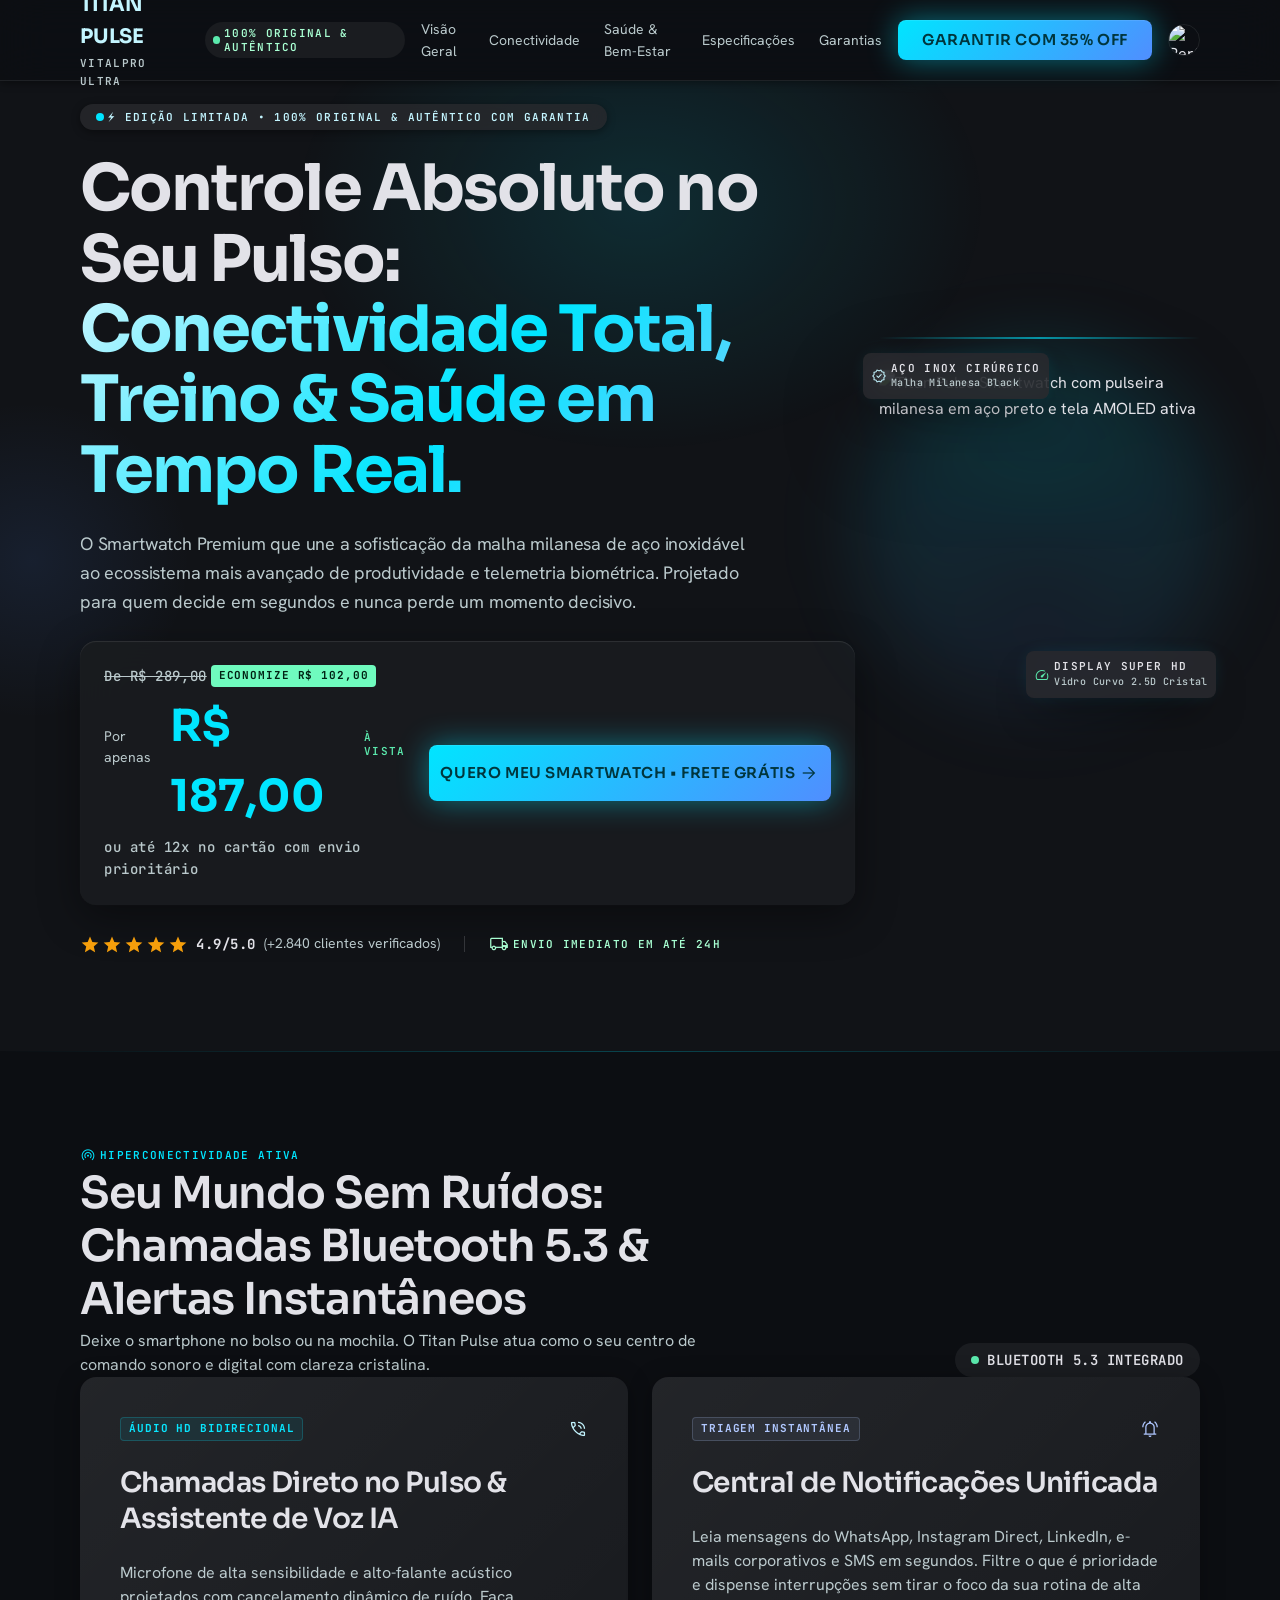
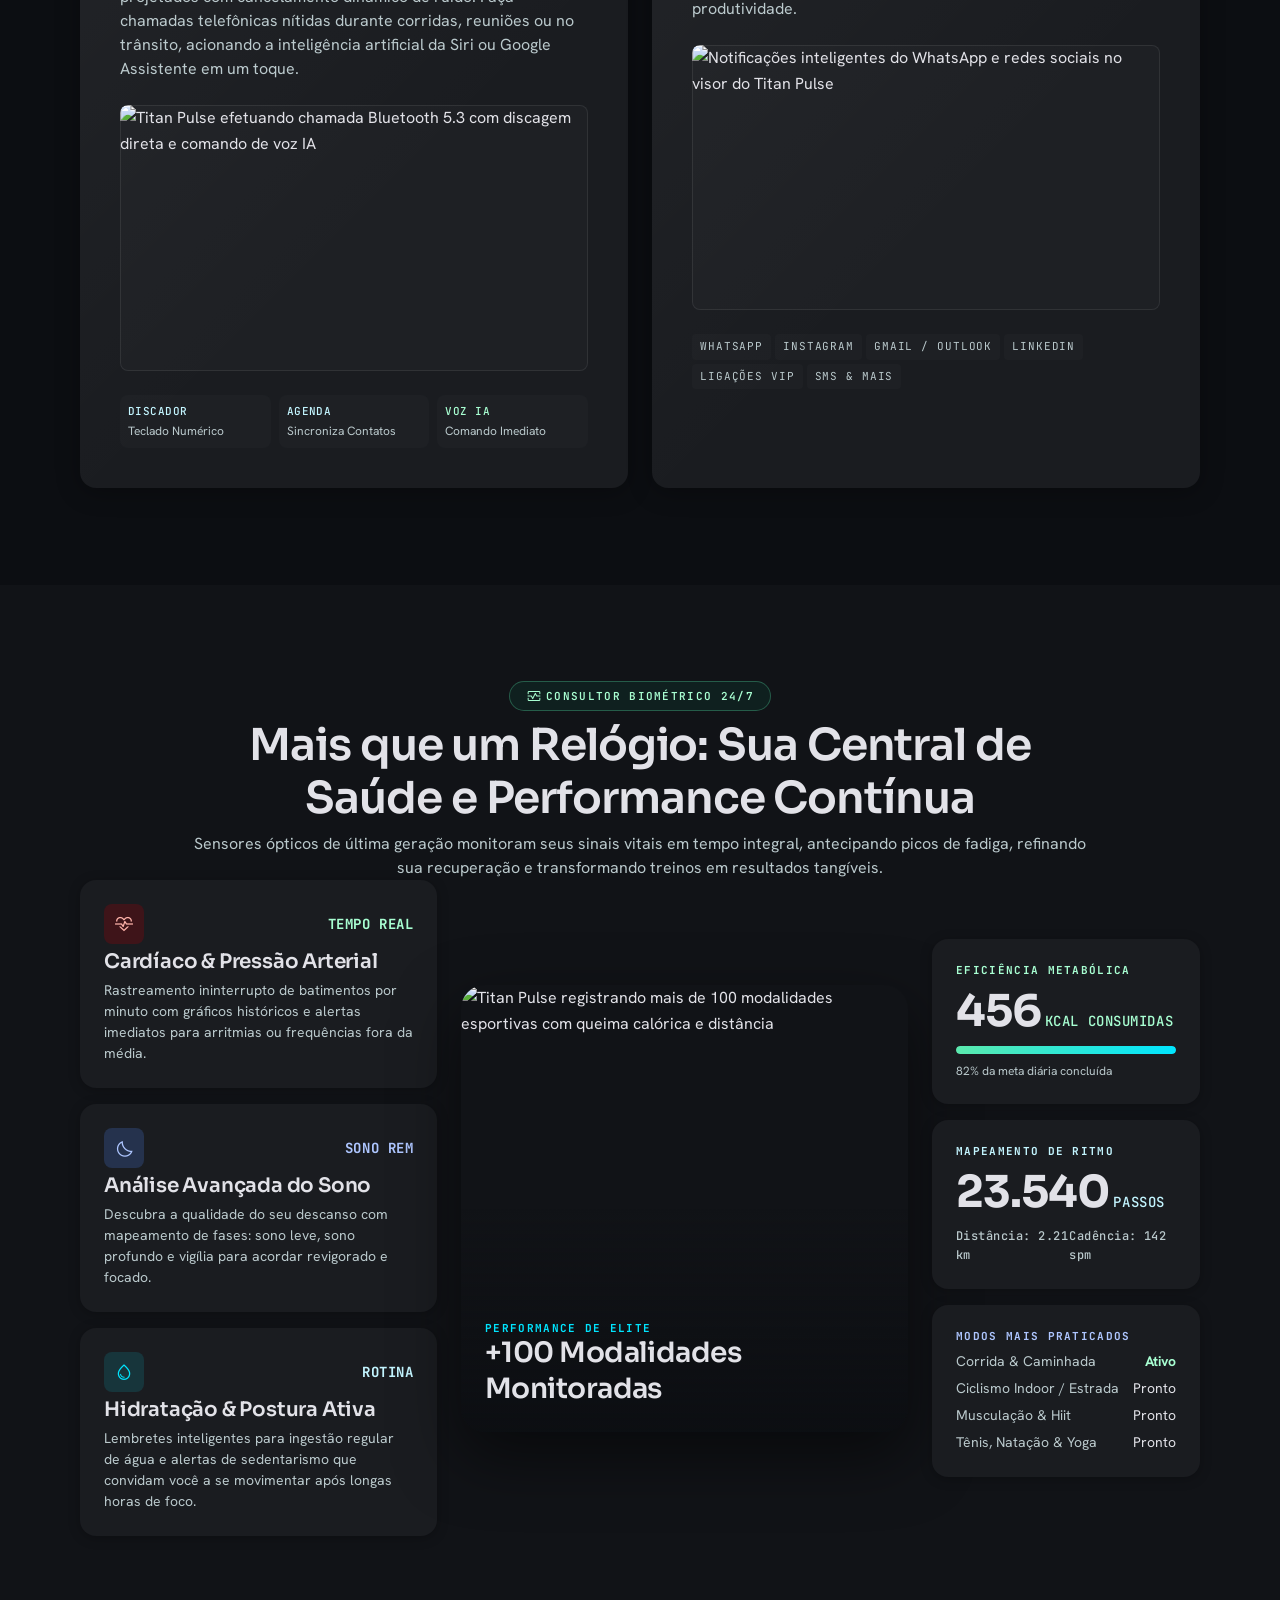
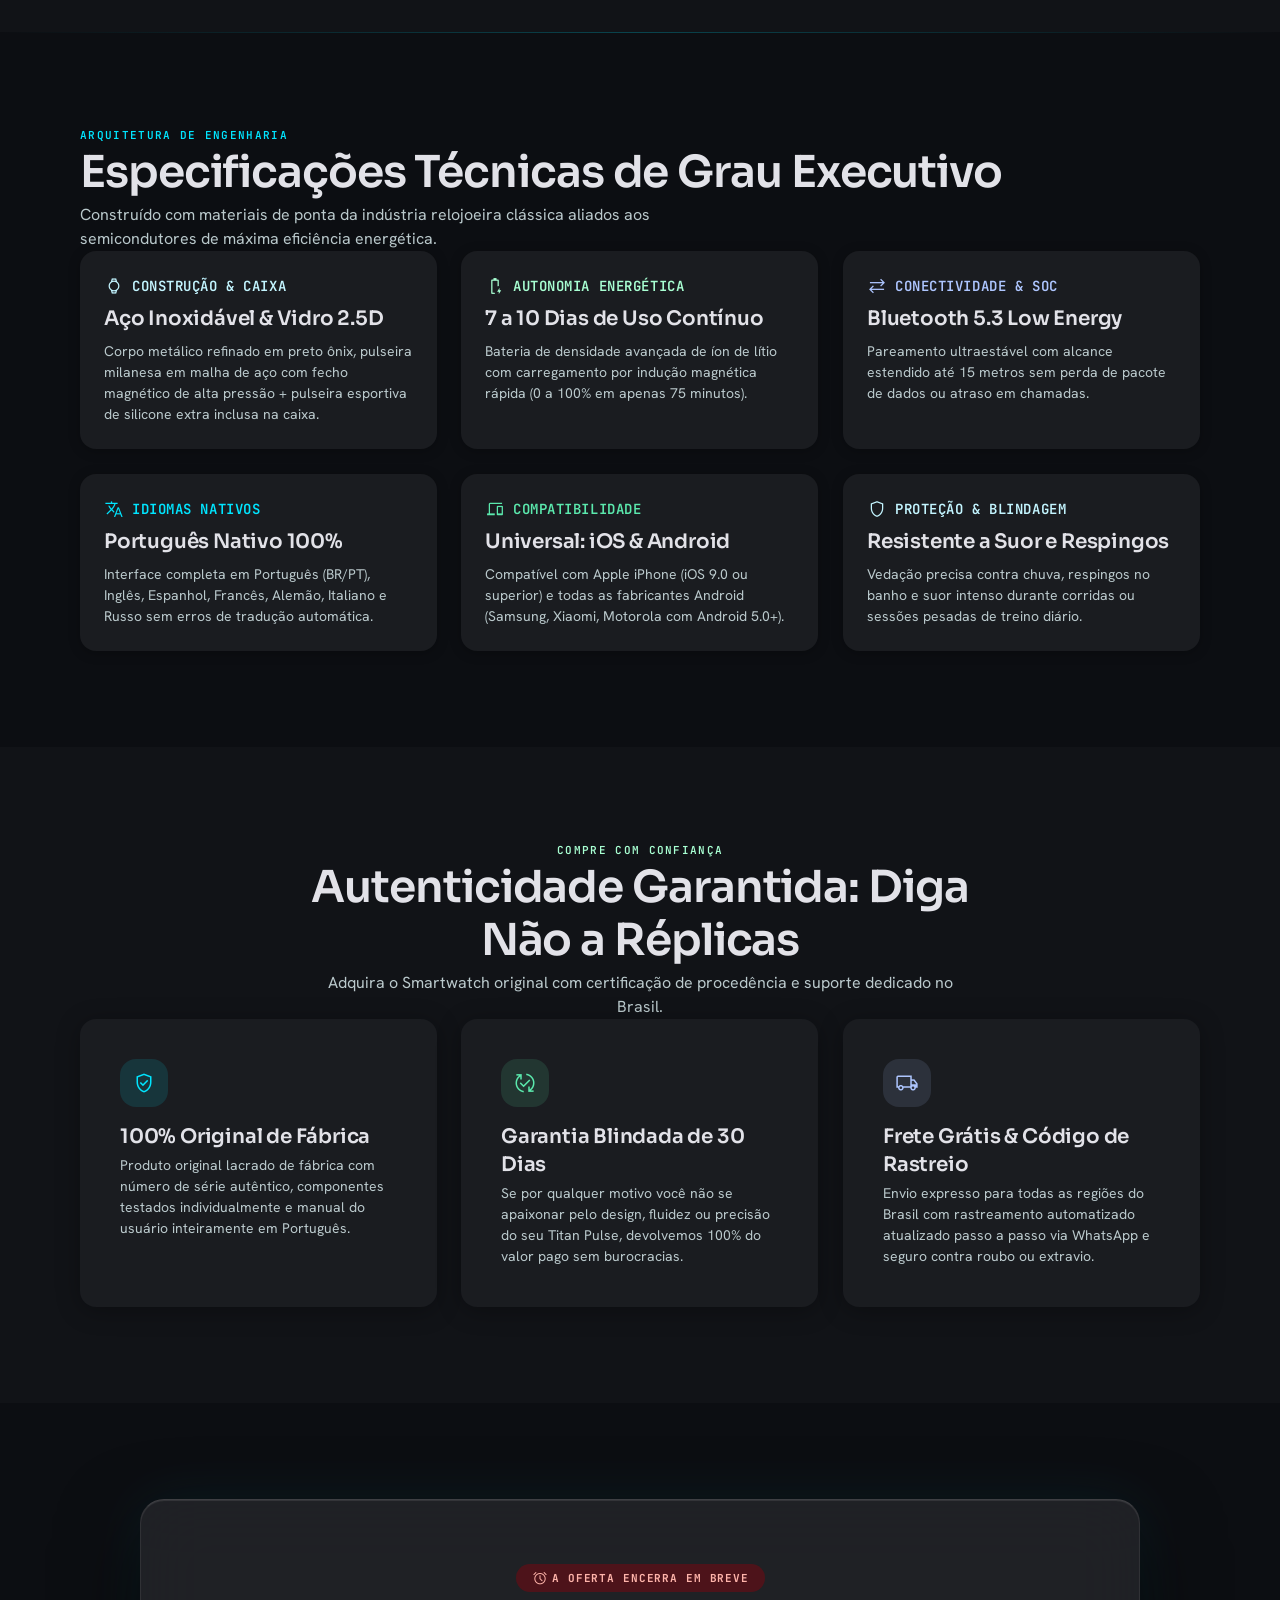
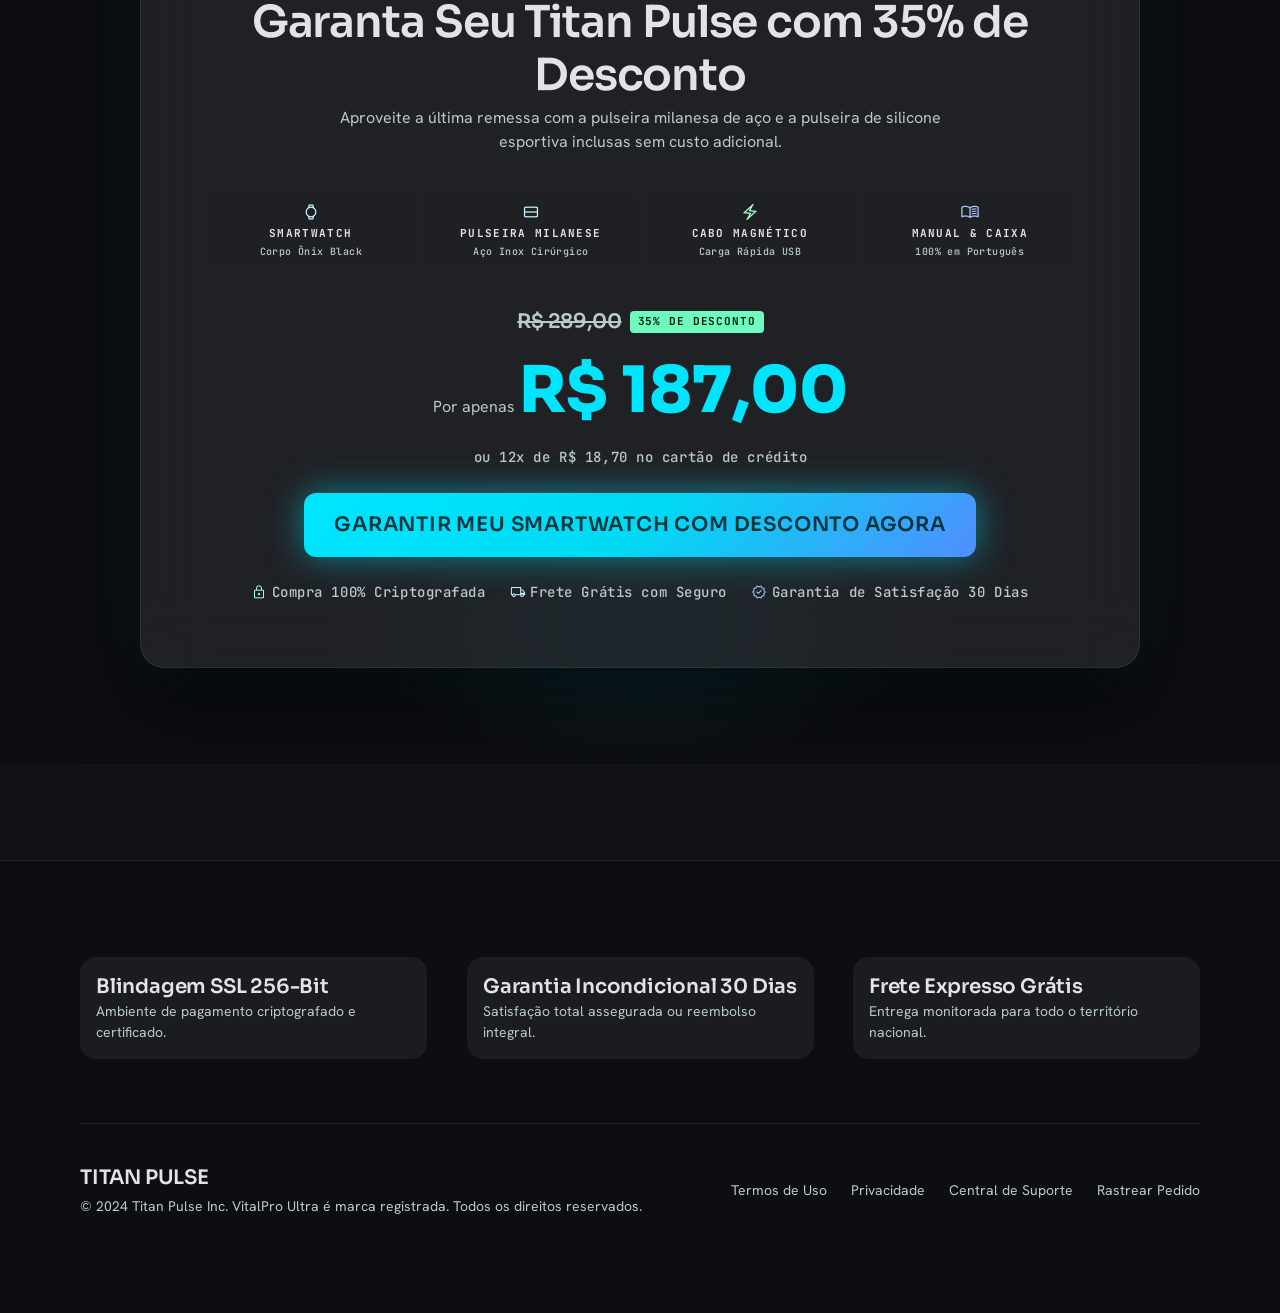
==== commit 3f444d98: "refactor: atualiza titulo da pagina e formata tags do index.html" ====
--- a/index.html
+++ b/index.html
@@ -1,26 +1,25 @@
-<!DOCTYPE html>
+﻿<!DOCTYPE html>
 <html class="dark" lang="pt-BR">
+
 <head>
   <meta charset="utf-8" />
   <meta name="viewport" content="width=device-width, initial-scale=1.0" />
-  <meta name="description" content="TITAN PULSE VitalPro Ultra — Smartwatch Premium com malha milanesa de aço inoxidável, Bluetooth 5.3, monitoramento biométrico 24/7. Garantia de 30 dias, frete grátis. De R$ 289 por R$ 187." />
+  <meta name="description"
+    content="TITAN PULSE VitalPro Ultra — Smartwatch Premium com malha milanesa de aço inoxidável, Bluetooth 5.3, monitoramento biométrico 24/7. Garantia de 30 dias, frete grátis. De R$ 289 por R$ 187." />
   <meta name="robots" content="index, follow" />
   <meta property="og:title" content="TITAN PULSE | VitalPro Ultra — Smartwatch Premium" />
-  <meta property="og:description" content="Controle absoluto no seu pulso. Conectividade total, treino e saúde em tempo real." />
+  <meta property="og:description"
+    content="Controle absoluto no seu pulso. Conectividade total, treino e saúde em tempo real." />
   <meta property="og:type" content="product" />
-  <title>TITAN PULSE | VitalPro Ultra — Smartwatch Premium com 35% OFF</title>
+  <title>TITAN TONIATI | VitalPro Ultra — Smartwatch Premium com 35% OFF</title>
 
   <!-- Preconnect para fontes -->
   <link rel="preconnect" href="https://fonts.googleapis.com" />
   <link rel="preconnect" href="https://fonts.gstatic.com" crossorigin />
-  <link
-    rel="stylesheet"
-    href="https://fonts.googleapis.com/css2?family=Hanken+Grotesk:wght@400;500;600&family=JetBrains+Mono:wght@500;600&family=Sora:wght@600;700&display=swap"
-  />
-  <link
-    rel="stylesheet"
-    href="https://fonts.googleapis.com/css2?family=Material+Symbols+Outlined:opsz,wght,FILL,GRAD@20..48,100..700,0..1,-50..200"
-  />
+  <link rel="stylesheet"
+    href="https://fonts.googleapis.com/css2?family=Hanken+Grotesk:wght@400;500;600&family=JetBrains+Mono:wght@500;600&family=Sora:wght@600;700&display=swap" />
+  <link rel="stylesheet"
+    href="https://fonts.googleapis.com/css2?family=Material+Symbols+Outlined:opsz,wght,FILL,GRAD@20..48,100..700,0..1,-50..200" />
   <link rel="stylesheet" href="style.css" />
 </head>
 
@@ -59,22 +58,13 @@
 
       <!-- Ações do header -->
       <div class="header__actions">
-        <a
-          class="btn btn--primary btn--compact sm:flex hidden"
-          href="#checkout"
-          id="header-cta"
-          aria-label="Garantir smartwatch com 35% de desconto"
-        >
+        <a class="btn btn--primary btn--compact sm:flex hidden" href="#checkout" id="header-cta"
+          aria-label="Garantir smartwatch com 35% de desconto">
           Garantir com 35% OFF
         </a>
         <img
           src="https://lh3.googleusercontent.com/aida/[base64]"
-          alt="Perfil do usuário"
-          class="header__avatar"
-          width="32"
-          height="32"
-          loading="lazy"
-        />
+          alt="Perfil do usuário" class="header__avatar" width="32" height="32" loading="lazy" />
       </div>
 
     </div>
@@ -99,10 +89,8 @@
           <div class="hero__copy">
 
             <!-- Badge de escassez -->
-            <div
-              class="hero__scarcity-badge anim-hero-badge"
-              aria-label="Edição limitada, produto 100% original e autêntico com garantia"
-            >
+            <div class="hero__scarcity-badge anim-hero-badge"
+              aria-label="Edição limitada, produto 100% original e autêntico com garantia">
               <span class="dot-ping" style="background-color: var(--primary-container);" aria-hidden="true"></span>
               <span class="t-label-badge c-primary">
                 ⚡ EDIÇÃO LIMITADA • 100% ORIGINAL &amp; AUTÊNTICO COM GARANTIA
@@ -130,10 +118,8 @@
               <div class="offer-card__pricing">
                 <div class="offer-card__from">
                   <span class="t-label-tele c-on-surface-v line-through">De R$ 289,00</span>
-                  <span
-                    class="metric-tag"
-                    style="background-color: var(--tertiary-fixed); color: var(--on-tertiary-fixed);"
-                  >
+                  <span class="metric-tag"
+                    style="background-color: var(--tertiary-fixed); color: var(--on-tertiary-fixed);">
                     Economize R$ 102,00
                   </span>
                 </div>
@@ -145,12 +131,8 @@
                 <span class="t-label-tele c-on-surface-v">ou até 12x no cartão com envio prioritário</span>
               </div>
 
-              <a
-                class="btn btn--primary"
-                href="#checkout"
-                id="hero-offer-cta"
-                aria-label="Quero meu smartwatch com frete grátis"
-              >
+              <a class="btn btn--primary" href="#checkout" id="hero-offer-cta"
+                aria-label="Quero meu smartwatch com frete grátis">
                 <span>QUERO MEU SMARTWATCH • FRETE GRÁTIS</span>
                 <span class="icon" aria-hidden="true">arrow_forward</span>
               </a>
@@ -167,7 +149,8 @@
                   <span class="icon icon--filled" aria-hidden="true">star</span>
                 </div>
                 <span class="t-label-tele" style="font-weight: 700;">4.9/5.0</span>
-                <span class="t-body-sm c-on-surface-v">(+<span data-count="2840">2.840</span> clientes verificados)</span>
+                <span class="t-body-sm c-on-surface-v">(+<span data-count="2840">2.840</span> clientes
+                  verificados)</span>
               </div>
 
               <div class="divider-v" aria-hidden="true"></div>
@@ -190,16 +173,20 @@
               <span class="icon c-primary" style="font-size: 1rem;" aria-hidden="true">verified</span>
               <div class="badge-info">
                 <span class="t-label-badge" style="color: var(--on-surface);">Aço Inox Cirúrgico</span>
-                <span class="t-label-tele" style="font-size: 10px; color: var(--on-surface-variant);">Malha Milanesa Black</span>
+                <span class="t-label-tele" style="font-size: 10px; color: var(--on-surface-variant);">Malha Milanesa
+                  Black</span>
               </div>
             </div>
 
             <!-- Badge flutuante inferior direito -->
-            <div class="hero__badge-float hero__badge-float--br" aria-label="Display Super HD — Vidro Curvo 2.5D Cristal">
-              <span class="icon" style="color: var(--tertiary-container); font-size: 1rem;" aria-hidden="true">speed</span>
+            <div class="hero__badge-float hero__badge-float--br"
+              aria-label="Display Super HD — Vidro Curvo 2.5D Cristal">
+              <span class="icon" style="color: var(--tertiary-container); font-size: 1rem;"
+                aria-hidden="true">speed</span>
               <div class="badge-info">
                 <span class="t-label-badge" style="color: var(--on-surface);">Display Super HD</span>
-                <span class="t-label-tele" style="font-size: 10px; color: var(--on-surface-variant);">Vidro Curvo 2.5D Cristal</span>
+                <span class="t-label-tele" style="font-size: 10px; color: var(--on-surface-variant);">Vidro Curvo 2.5D
+                  Cristal</span>
               </div>
             </div>
 
@@ -208,12 +195,7 @@
               <img
                 src="https://lh3.googleusercontent.com/aida-public/[base64]"
                 alt="Titan Pulse Smartwatch com pulseira milanesa em aço preto e tela AMOLED ativa"
-                class="hero__product-img"
-                width="440"
-                height="440"
-                loading="eager"
-                fetchpriority="high"
-              />
+                class="hero__product-img" width="440" height="440" loading="eager" fetchpriority="high" />
             </div>
 
           </div><!-- /hero__visual -->
@@ -246,7 +228,8 @@
             </p>
           </div>
 
-          <div class="badge badge--surface flex items-center gap-sm reveal reveal--scale reveal-delay-2" aria-label="Bluetooth 5.3 integrado">
+          <div class="badge badge--surface flex items-center gap-sm reveal reveal--scale reveal-delay-2"
+            aria-label="Bluetooth 5.3 integrado">
             <span class="dot-pulse" style="background-color: var(--tertiary-container);" aria-hidden="true"></span>
             <span class="t-label-tele c-on-surface" style="font-weight: 600;">BLUETOOTH 5.3 INTEGRADO</span>
           </div>
@@ -258,10 +241,8 @@
           <!-- Card: Chamadas e Assistente de Voz IA -->
           <article class="feature-card reveal reveal--left">
             <div class="flex items-center justify-between">
-              <span
-                class="metric-tag"
-                style="background-color: rgba(0,229,255,.08); color: var(--primary-container); border: 1px solid rgba(0,229,255,.2);"
-              >
+              <span class="metric-tag"
+                style="background-color: rgba(0,229,255,.08); color: var(--primary-container); border: 1px solid rgba(0,229,255,.2);">
                 Áudio HD Bidirecional
               </span>
               <span class="icon c-primary" aria-hidden="true">phone_in_talk</span>
@@ -282,11 +263,7 @@
               <img
                 src="https://lh3.googleusercontent.com/aida-public/[base64]"
                 alt="Titan Pulse efetuando chamada Bluetooth 5.3 com discagem direta e comando de voz IA"
-                class="lazy-image"
-                loading="lazy"
-                width="600"
-                height="340"
-              />
+                class="lazy-image" loading="lazy" width="600" height="340" />
             </div>
 
             <div class="feature-card__micro-grid">
@@ -308,10 +285,8 @@
           <!-- Card: Central de Notificações -->
           <article class="feature-card reveal reveal--right reveal-delay-1">
             <div class="flex items-center justify-between">
-              <span
-                class="metric-tag"
-                style="background-color: rgba(174,198,255,.08); color: var(--secondary); border: 1px solid rgba(174,198,255,.2);"
-              >
+              <span class="metric-tag"
+                style="background-color: rgba(174,198,255,.08); color: var(--secondary); border: 1px solid rgba(174,198,255,.2);">
                 Triagem Instantânea
               </span>
               <span class="icon c-secondary" aria-hidden="true">notifications_active</span>
@@ -330,12 +305,8 @@
             <div class="feature-card__image-wrap">
               <img
                 src="https://lh3.googleusercontent.com/aida-public/[base64]"
-                alt="Notificações inteligentes do WhatsApp e redes sociais no visor do Titan Pulse"
-                class="lazy-image"
-                loading="lazy"
-                width="600"
-                height="340"
-              />
+                alt="Notificações inteligentes do WhatsApp e redes sociais no visor do Titan Pulse" class="lazy-image"
+                loading="lazy" width="600" height="340" />
             </div>
 
             <div class="app-pills" role="list" aria-label="Aplicativos compatíveis">
@@ -431,11 +402,7 @@
             <img
               src="https://lh3.googleusercontent.com/aida-public/[base64]"
               alt="Titan Pulse registrando mais de 100 modalidades esportivas com queima calórica e distância"
-              class="lazy-image"
-              loading="lazy"
-              width="600"
-              height="600"
-            />
+              class="lazy-image" loading="lazy" width="600" height="600" />
             <div class="health__showcase-overlay">
               <span class="t-label-badge c-primary-c" style="font-weight: 700;">Performance de Elite</span>
               <span class="t-headline-md c-on-surface">+<span data-count="100">100</span> Modalidades Monitoradas</span>
@@ -451,14 +418,8 @@
                 <span class="t-headline-lg c-on-surface" style="font-weight: 700;">456</span>
                 <span class="t-label-tele c-tertiary">KCAL CONSUMIDAS</span>
               </div>
-              <div
-                class="progress-bar"
-                role="progressbar"
-                aria-valuenow="82"
-                aria-valuemin="0"
-                aria-valuemax="100"
-                aria-label="82% da meta diária de calorias"
-              >
+              <div class="progress-bar" role="progressbar" aria-valuenow="82" aria-valuemin="0" aria-valuemax="100"
+                aria-label="82% da meta diária de calorias">
                 <div class="progress-bar__fill" data-width="82%"></div>
               </div>
               <span class="t-body-sm c-on-surface-v" style="font-size: 12px;">82% da meta diária concluída</span>
@@ -478,7 +439,8 @@
 
             <article class="telemetry-card reveal reveal--right reveal-delay-2">
               <span class="t-label-badge c-secondary" style="font-weight: 700;">Modos Mais Praticados</span>
-              <ul class="t-body-sm c-on-surface-v" style="display: flex; flex-direction: column; gap: 0.375rem;" aria-label="Lista de modalidades esportivas disponíveis">
+              <ul class="t-body-sm c-on-surface-v" style="display: flex; flex-direction: column; gap: 0.375rem;"
+                aria-label="Lista de modalidades esportivas disponíveis">
                 <li class="flex justify-between">
                   <span>Corrida &amp; Caminhada</span>
                   <span class="c-tertiary" style="font-weight: 700;">Ativo</span>
@@ -529,7 +491,8 @@
           <article class="spec-card reveal">
             <div class="spec-card__header c-primary">
               <span class="icon" aria-hidden="true">watch</span>
-              <span class="t-label-tele" style="font-weight: 600; text-transform: uppercase;">Construção &amp; Caixa</span>
+              <span class="t-label-tele" style="font-weight: 600; text-transform: uppercase;">Construção &amp;
+                Caixa</span>
             </div>
             <h3 class="t-headline-sm c-on-surface">Aço Inoxidável &amp; Vidro 2.5D</h3>
             <p class="t-body-sm c-on-surface-v">
@@ -543,7 +506,8 @@
           <article class="spec-card reveal reveal-delay-1">
             <div class="spec-card__header c-tertiary">
               <span class="icon" aria-hidden="true">battery_charging_full</span>
-              <span class="t-label-tele" style="font-weight: 600; text-transform: uppercase;">Autonomia Energética</span>
+              <span class="t-label-tele" style="font-weight: 600; text-transform: uppercase;">Autonomia
+                Energética</span>
             </div>
             <h3 class="t-headline-sm c-on-surface">7 a 10 Dias de Uso Contínuo</h3>
             <p class="t-body-sm c-on-surface-v">
@@ -556,7 +520,8 @@
           <article class="spec-card reveal reveal-delay-2">
             <div class="spec-card__header c-secondary">
               <span class="icon" aria-hidden="true">sync_alt</span>
-              <span class="t-label-tele" style="font-weight: 600; text-transform: uppercase;">Conectividade &amp; SoC</span>
+              <span class="t-label-tele" style="font-weight: 600; text-transform: uppercase;">Conectividade &amp;
+                SoC</span>
             </div>
             <h3 class="t-headline-sm c-on-surface">Bluetooth 5.3 Low Energy</h3>
             <p class="t-body-sm c-on-surface-v">
@@ -595,7 +560,8 @@
           <article class="spec-card reveal reveal-delay-3">
             <div class="spec-card__header c-primary">
               <span class="icon" aria-hidden="true">shield</span>
-              <span class="t-label-tele" style="font-weight: 600; text-transform: uppercase;">Proteção &amp; Blindagem</span>
+              <span class="t-label-tele" style="font-weight: 600; text-transform: uppercase;">Proteção &amp;
+                Blindagem</span>
             </div>
             <h3 class="t-headline-sm c-on-surface">Resistente a Suor e Respingos</h3>
             <p class="t-body-sm c-on-surface-v">
@@ -631,10 +597,8 @@
 
           <!-- Pilar 1: Original -->
           <article class="trust-card reveal">
-            <div
-              class="icon-box"
-              style="width: 3rem; height: 3rem; border-radius: var(--r-lg); background-color: rgba(0,229,255,.12);"
-            >
+            <div class="icon-box"
+              style="width: 3rem; height: 3rem; border-radius: var(--r-lg); background-color: rgba(0,229,255,.12);">
               <span class="icon c-primary-c" style="font-size: 1.5rem;" aria-hidden="true">verified_user</span>
             </div>
             <div class="flex flex-col gap-xs">
@@ -649,11 +613,10 @@
 
           <!-- Pilar 2: Garantia -->
           <article class="trust-card reveal reveal-delay-1">
-            <div
-              class="icon-box"
-              style="width: 3rem; height: 3rem; border-radius: var(--r-lg); background-color: rgba(91,233,173,.12);"
-            >
-              <span class="icon" style="font-size: 1.5rem; color: var(--tertiary-container);" aria-hidden="true">published_with_changes</span>
+            <div class="icon-box"
+              style="width: 3rem; height: 3rem; border-radius: var(--r-lg); background-color: rgba(91,233,173,.12);">
+              <span class="icon" style="font-size: 1.5rem; color: var(--tertiary-container);"
+                aria-hidden="true">published_with_changes</span>
             </div>
             <div class="flex flex-col gap-xs">
               <h3 class="t-headline-sm c-on-surface">Garantia Blindada de 30 Dias</h3>
@@ -667,10 +630,8 @@
 
           <!-- Pilar 3: Frete -->
           <article class="trust-card reveal reveal-delay-2">
-            <div
-              class="icon-box"
-              style="width: 3rem; height: 3rem; border-radius: var(--r-lg); background-color: rgba(174,198,255,.12);"
-            >
+            <div class="icon-box"
+              style="width: 3rem; height: 3rem; border-radius: var(--r-lg); background-color: rgba(174,198,255,.12);">
               <span class="icon c-secondary" style="font-size: 1.5rem;" aria-hidden="true">local_shipping</span>
             </div>
             <div class="flex flex-col gap-xs">
@@ -702,7 +663,8 @@
           <div class="flex flex-col items-center gap-xs">
             <div class="badge badge--error flex items-center gap-xs reveal reveal--scale">
               <span class="icon" style="font-size: 1rem;" aria-hidden="true">alarm</span>
-              <span class="t-label-badge" style="font-weight: 700; letter-spacing: 0.08em;">A Oferta Encerra em Breve</span>
+              <span class="t-label-badge" style="font-weight: 700; letter-spacing: 0.08em;">A Oferta Encerra em
+                Breve</span>
             </div>
 
             <h2 class="t-headline-lg c-on-surface reveal reveal-delay-1" id="checkout-heading">
@@ -747,10 +709,8 @@
           <div class="checkout__price-anchor reveal reveal--scale reveal-delay-2">
             <div class="checkout__price-row-from">
               <span class="t-headline-sm c-on-surface-v line-through">R$ 289,00</span>
-              <span
-                class="metric-tag"
-                style="background-color: var(--tertiary-fixed); color: var(--on-tertiary-fixed);"
-              >
+              <span class="metric-tag"
+                style="background-color: var(--tertiary-fixed); color: var(--on-tertiary-fixed);">
                 35% DE DESCONTO
               </span>
             </div>
@@ -762,13 +722,8 @@
           </div>
 
           <!-- CTA principal -->
-          <a
-            class="btn btn--hero w-full reveal reveal--scale reveal-delay-3"
-            href="#checkout"
-            id="main-checkout-cta"
-            aria-label="Garantir meu smartwatch com 35% de desconto agora"
-            style="max-width: 42rem;"
-          >
+          <a class="btn btn--hero w-full reveal reveal--scale reveal-delay-3" href="#checkout" id="main-checkout-cta"
+            aria-label="Garantir meu smartwatch com 35% de desconto agora" style="max-width: 42rem;">
             GARANTIR MEU SMARTWATCH COM DESCONTO AGORA
           </a>
 
@@ -804,10 +759,7 @@
       <div class="flex items-center gap-md w-full sm:w-auto">
         <div class="sticky-cta__pricing">
           <div class="flex items-center gap-xs">
-            <span
-              class="metric-tag"
-              style="background-color: var(--tertiary-fixed); color: var(--on-tertiary-fixed);"
-            >
+            <span class="metric-tag" style="background-color: var(--tertiary-fixed); color: var(--on-tertiary-fixed);">
               Oferta Relâmpago
             </span>
             <span class="t-label-tele c-on-surface-v line-through">R$ 289,00</span>
@@ -820,12 +772,8 @@
         </div>
       </div>
 
-      <a
-        class="btn btn--primary btn--compact w-full sm:w-auto"
-        href="#checkout"
-        id="sticky-cta-btn"
-        aria-label="Comprar smartwatch agora"
-      >
+      <a class="btn btn--primary btn--compact w-full sm:w-auto" href="#checkout" id="sticky-cta-btn"
+        aria-label="Comprar smartwatch agora">
         <span>Comprar Agora</span>
       </a>
     </div>
@@ -893,4 +841,5 @@
   <script src="main.js" defer></script>
 
 </body>
-</html>
+
+</html>
